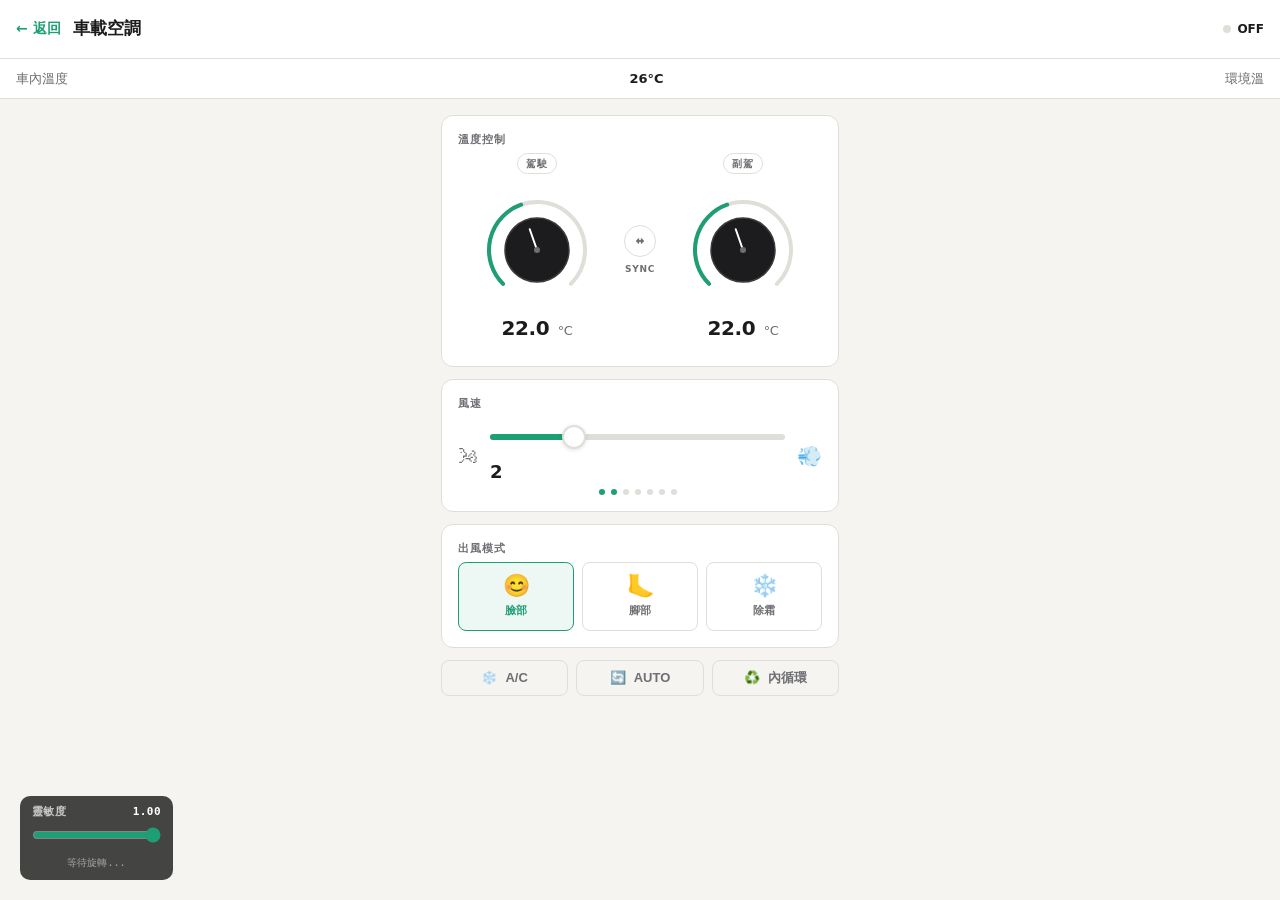
==== scenes/ac.html @ 2094991f "init tactknob demo" ====
<!DOCTYPE html>
<html lang="zh-TW">
<head>
  <meta charset="UTF-8">
  <meta name="viewport" content="width=device-width, initial-scale=1.0, maximum-scale=1.0, user-scalable=no">
  <title>車載空調 — TactKnob</title>
  <link rel="stylesheet" href="../css/style.css">
  <style>
    body { min-height: 100dvh; touch-action: none; }


    /* ── Ambient temp display ── */
    .ambient-bar {
      display: flex;
      align-items: center;
      justify-content: space-between;
      padding: 10px 16px;
      background: var(--surface);
      border-bottom: 1px solid var(--border);
      font-size: 13px;
      color: var(--text-2);
    }
    .ambient-bar strong { color: var(--text); font-weight: 700; }

    /* ── Dual knob row ── */
    .dual-knobs {
      display: grid;
      grid-template-columns: 1fr auto 1fr;
      gap: 0;
      align-items: center;
    }

    .zone-knob {
      display: flex;
      flex-direction: column;
      align-items: center;
    }

    .zone-badge {
      font-size: 10px;
      font-weight: 700;
      letter-spacing: 0.1em;
      text-transform: uppercase;
      color: var(--text-2);
      padding: 2px 8px;
      border: 1px solid var(--border);
      border-radius: 20px;
      margin-bottom: 4px;
    }

    /* ── Sync button center ── */
    .sync-col {
      display: flex;
      flex-direction: column;
      align-items: center;
      gap: 6px;
      padding: 0 8px;
    }

    .sync-icon {
      width: 32px;
      height: 32px;
      border-radius: 50%;
      border: 1.5px solid var(--border);
      display: flex;
      align-items: center;
      justify-content: center;
      cursor: pointer;
      touch-action: manipulation;
      transition: all 0.15s;
      background: var(--surface);
    }
    .sync-icon.active {
      background: var(--accent);
      border-color: var(--accent);
    }
    .sync-icon svg { width: 16px; height: 16px; }
    .sync-icon.active svg path { stroke: #fff; }
    .sync-label {
      font-size: 9px;
      font-weight: 700;
      letter-spacing: 0.08em;
      text-transform: uppercase;
      color: var(--text-2);
    }

    /* ── Fan speed ── */
    .fan-row {
      display: flex;
      align-items: center;
      gap: 12px;
    }
    .fan-icon { font-size: 20px; color: var(--text-2); }
    .fan-slider-wrap { flex: 1; }

    /* ── Fan speed dots ── */
    .fan-dots {
      display: flex;
      gap: 6px;
      justify-content: center;
      margin-top: 4px;
    }
    .fan-dot {
      width: 6px;
      height: 6px;
      border-radius: 50%;
      background: var(--border);
      transition: background 0.15s;
    }
    .fan-dot.active { background: var(--accent); }

    /* ── Mode buttons ── */
    .mode-grid {
      display: grid;
      grid-template-columns: repeat(3, 1fr);
      gap: 8px;
    }
    .mode-btn {
      display: flex;
      flex-direction: column;
      align-items: center;
      gap: 6px;
      padding: 12px 8px;
      border: 1px solid var(--border);
      border-radius: var(--radius-btn);
      background: var(--surface);
      cursor: pointer;
      touch-action: manipulation;
      transition: all 0.15s;
      font-size: 11px;
      font-weight: 600;
      color: var(--text-2);
    }
    .mode-btn .mode-ico { font-size: 22px; line-height: 1; }
    .mode-btn.active {
      border-color: var(--accent);
      background: rgba(29,158,117,0.08);
      color: var(--accent);
    }

    /* ── Bottom toggles ── */
    .bottom-row {
      display: flex;
      gap: 8px;
    }
    .bottom-row .toggle-btn { flex: 1; justify-content: center; }

    /* ── AC status indicator ── */
    .ac-status {
      display: flex;
      align-items: center;
      gap: 6px;
      font-size: 12px;
      font-weight: 600;
    }


    /* ── Sensitivity panel ── */
    #sensitivity-panel {
      position: fixed;
      bottom: 20px;
      left: 20px;
      background: rgba(0, 0, 0, 0.72);
      color: #fff;
      padding: 8px 12px 10px;
      border-radius: 10px;
      z-index: 10000;
      pointer-events: auto;
      user-select: none;
      min-width: 140px;
    }

    #sensitivity-panel label {
      display: flex;
      justify-content: space-between;
      align-items: center;
      font-size: 11px;
      font-weight: 600;
      color: rgba(255, 255, 255, 0.7);
      margin-bottom: 6px;
      letter-spacing: 0.04em;
    }

    #sensitivity-val {
      color: #fff;
      font-weight: 700;
      font-family: 'SF Mono', 'Menlo', monospace;
    }

    #sensitivity-slider {
      width: 100%;
      accent-color: #1D9E75;
      cursor: pointer;
    }

    /* ── Circle fit status ── */
    #fit-status {
      font-size: 10px;
      color: rgba(255,255,255,0.5);
      margin-top: 5px;
      text-align: center;
      font-family: 'SF Mono', 'Menlo', monospace;
    }
    #fit-status.ready { color: #1D9E75; }
  </style>
</head>
<body>
  <header class="page-header">
    <a href="../index.html">← 返回</a>
    <h1>車載空調</h1>
    <div class="ac-status">
      <span class="led" id="acLed"></span>
      <span id="acStatusText">OFF</span>
    </div>
  </header>

  <!-- Ambient temperature bar -->
  <div class="ambient-bar">
    <span>車內溫度</span>
    <strong id="ambientTemp">26°C</strong>
    <span>環境溫</span>
  </div>

  <div class="scene-body">

    <!-- Dual zone temperature knobs -->
    <div class="card">
      <div class="section-label">溫度控制</div>
      <div class="dual-knobs">
        <!-- Driver -->
        <div class="zone-knob">
          <div class="zone-badge">駕駛</div>
          <div id="knobDriver"></div>
        </div>

        <!-- Sync button -->
        <div class="sync-col">
          <div class="sync-icon" id="syncBtn" title="同步兩側溫度">
            <svg viewBox="0 0 24 24" fill="none">
              <path d="M8 12h8M14 9l3 3-3 3" stroke="#6E6E73" stroke-width="2"
                    stroke-linecap="round" stroke-linejoin="round"/>
              <path d="M16 12h-8M10 15l-3-3 3-3" stroke="#6E6E73" stroke-width="2"
                    stroke-linecap="round" stroke-linejoin="round"/>
            </svg>
          </div>
          <div class="sync-label">SYNC</div>
        </div>

        <!-- Passenger -->
        <div class="zone-knob">
          <div class="zone-badge">副駕</div>
          <div id="knobPassenger"></div>
        </div>
      </div>
    </div>

    <!-- Fan speed -->
    <div class="card">
      <div class="section-label">風速</div>
      <div class="fan-row">
        <span class="fan-icon">🌬</span>
        <div class="fan-slider-wrap">
          <div id="sliderFan"></div>
          <div class="fan-dots" id="fanDots"></div>
        </div>
        <span class="fan-icon">💨</span>
      </div>
    </div>

    <!-- Air mode -->
    <div class="card">
      <div class="section-label">出風模式</div>
      <div class="mode-grid">
        <button class="mode-btn active" data-mode="face">
          <span class="mode-ico">😊</span>臉部
        </button>
        <button class="mode-btn" data-mode="feet">
          <span class="mode-ico">🦶</span>腳部
        </button>
        <button class="mode-btn" data-mode="defrost">
          <span class="mode-ico">❄️</span>除霜
        </button>
      </div>
    </div>

    <!-- Bottom controls -->
    <div class="bottom-row">
      <button class="toggle-btn" id="acBtn">
        <span>❄️</span> A/C
      </button>
      <button class="toggle-btn" id="autoBtn">
        <span>🔄</span> AUTO
      </button>
      <button class="toggle-btn" id="recirc">
        <span>♻️</span> 內循環
      </button>
    </div>

  </div>

  <!-- Sensitivity panel -->
  <div id="sensitivity-panel">
    <label>靈敏度 <span id="sensitivity-val">1.00</span></label>
    <input id="sensitivity-slider" type="range" min="0.1" max="1.0" step="0.05" value="1.0">
    <div id="fit-status">等待旋轉...</div>
    <div id="sample-stats"></div>
  </div>


  <script src="../js/utils.js"></script>
  <script src="../js/knob.js"></script>
  <script src="../js/slider.js"></script>
  <script>
    // ── State ──────────────────────────────────────────────────────────────────
    let syncMode = false;
    let acOn = false;
    let autoOn = false;
    let recircOn = false;
    let currentMode = 'face';
    const FAN_MAX = 7;

    // ── Knobs ──────────────────────────────────────────────────────────────────
    const driverKnob = new TactKnob('#knobDriver', {
      min: 16, max: 30, value: 22, step: 0.5,
      label: '', unit: '°C',
      formatValue: v => v.toFixed(1),
      onChange(val) {
        if (syncMode) passengerKnob.setValue(val, true);
        updateStatus();
      }
    });

    const passengerKnob = new TactKnob('#knobPassenger', {
      min: 16, max: 30, value: 22, step: 0.5,
      label: '', unit: '°C',
      formatValue: v => v.toFixed(1),
      onChange(val) {
        if (syncMode) driverKnob.setValue(val, true);
        updateStatus();
      }
    });

    // ── Fan slider ─────────────────────────────────────────────────────────────
    const fanSlider = new TactSlider('#sliderFan', {
      min: 0, max: FAN_MAX, value: 2, step: 1,
      label: '',
      formatValue: v => v === 0 ? 'OFF' : `${Math.round(v)}`,
      onChange: updateFanDots
    });

    // Build fan dots
    const fanDotsEl = document.getElementById('fanDots');
    for (let i = 1; i <= FAN_MAX; i++) {
      const d = document.createElement('div');
      d.className = 'fan-dot';
      d.dataset.step = i;
      fanDotsEl.appendChild(d);
    }

    function updateFanDots(val) {
      fanDotsEl.querySelectorAll('.fan-dot').forEach(d => {
        d.classList.toggle('active', parseInt(d.dataset.step) <= val);
      });
    }
    updateFanDots(2);

    // ── Sync button ────────────────────────────────────────────────────────────
    document.getElementById('syncBtn').addEventListener('pointerdown', function(e) {
      e.preventDefault();
      syncMode = !syncMode;
      this.classList.toggle('active', syncMode);
      if (syncMode) passengerKnob.setValue(driverKnob.value, false);
    });

    // ── Mode buttons ───────────────────────────────────────────────────────────
    document.querySelectorAll('.mode-btn').forEach(btn => {
      btn.addEventListener('pointerdown', function(e) {
        e.preventDefault();
        document.querySelectorAll('.mode-btn').forEach(b => b.classList.remove('active'));
        this.classList.add('active');
        currentMode = this.dataset.mode;
        vibrate(8);
      });
    });

    // ── Toggle buttons ─────────────────────────────────────────────────────────
    document.getElementById('acBtn').addEventListener('pointerdown', function(e) {
      e.preventDefault();
      acOn = !acOn;
      this.classList.toggle('active', acOn);
      updateStatus();
    });

    document.getElementById('autoBtn').addEventListener('pointerdown', function(e) {
      e.preventDefault();
      autoOn = !autoOn;
      this.classList.toggle('active', autoOn);
      vibrate(8);
    });

    document.getElementById('recirc').addEventListener('pointerdown', function(e) {
      e.preventDefault();
      recircOn = !recircOn;
      this.classList.toggle('active', recircOn);
      vibrate(8);
    });

    // ── Status LED update ──────────────────────────────────────────────────────
    function updateStatus() {
      const led  = document.getElementById('acLed');
      const text = document.getElementById('acStatusText');
      if (acOn) {
        led.className = 'led on';
        text.textContent = `A/C ${driverKnob.value.toFixed(1)}°`;
      } else {
        led.className = 'led';
        text.textContent = 'OFF';
      }
    }

    // ── Circular trajectory tracking ──────────────────────────────────────────
    const fitStatus   = document.getElementById('fit-status');
    const sampleStats = document.getElementById('sample-stats');

    let SENSITIVITY = 1.0;

    let gesture = {
      active: false, pointerId: null, targetKnob: null, name: '',
      points: [], center: null, prevAngle: null, accValue: 0,
    };

    // Threshold 1e-6: handles large-radius arcs where D approaches zero
    function circumcenter(p1, p2, p3) {
      const ax = p1.x, ay = p1.y, bx = p2.x, by = p2.y, cx = p3.x, cy = p3.y;
      const D = 2 * (ax*(by-cy) + bx*(cy-ay) + cx*(ay-by));
      if (Math.abs(D) < 1e-6) return null;
      const ux = ((ax*ax+ay*ay)*(by-cy) + (bx*bx+by*by)*(cy-ay) + (cx*cx+cy*cy)*(ay-by)) / D;
      const uy = ((ax*ax+ay*ay)*(cx-bx) + (bx*bx+by*by)*(ax-cx) + (cx*cx+cy*cy)*(bx-ax)) / D;
      return { x: ux, y: uy };
    }

    // ── Shared gesture logic (touch + mouse) ──────────────────────────────────

    function gestureStart(x, y, pid) {
      if (gesture.active) return;
      const side       = x < window.innerWidth / 2 ? 'left' : 'right';
      const targetKnob = side === 'left' ? driverKnob : passengerKnob;
      const name       = side === 'left' ? '駕駛' : '副駕';
      gesture = {
        active: true, pointerId: pid, targetKnob, name,
        points: [{ x, y }], center: null, prevAngle: null,
        accValue: targetKnob.value,
      };
      fitStatus.className   = 'fit-status';
      fitStatus.textContent = '收集軌跡中...';
      sampleStats.textContent = '已採樣 1 點';
      console.log(`[TactKnob] start → ${name}旋鈕  (${Math.round(x)}, ${Math.round(y)})  目前值=${targetKnob.value.toFixed(1)}°C`);
    }

    function gestureMove(x, y, pid) {
      if (!gesture.active || pid !== gesture.pointerId) return;

      if (!gesture.center) {
        // Sample ≥5px apart (was 8px — lower threshold catches more arc coverage)
        const last = gesture.points[gesture.points.length - 1];
        const dist = Math.hypot(x - last.x, y - last.y);
        if (dist >= 5) gesture.points.push({ x, y });

        // Live sampling stats
        const distNow = Math.round(Math.hypot(
          x - gesture.points[gesture.points.length - 1].x,
          y - gesture.points[gesture.points.length - 1].y
        ));
        sampleStats.textContent = `已採樣 ${gesture.points.length} 點  最近距離 ${distNow}px`;

        // Attempt circumcenter every move — sliding window of last 12 points
        // so the fit stays fresh as gesture progresses (not pinned to first point)
        if (gesture.points.length >= 3) {
          const win = gesture.points.length > 12
            ? gesture.points.slice(-12) : gesture.points;
          const p1 = win[0];
          const p2 = win[Math.floor((win.length - 1) / 2)];
          const p3 = win[win.length - 1];
          const c  = circumcenter(p1, p2, p3);

          if (c) {
            const r = Math.hypot(x - c.x, y - c.y);
            if (r >= 10 && r <= 800) {   // relaxed: 10–800px covers all practical sizes
              gesture.center    = c;
              gesture.prevAngle = Math.atan2(y - c.y, x - c.x) * 180 / Math.PI;
              fitStatus.className   = 'fit-status ready';
              fitStatus.textContent = `⊙ r=${Math.round(r)}px`;
              console.log(`[TactKnob] 圓心確定 → ${gesture.name}  圓心(${Math.round(c.x)}, ${Math.round(c.y)})  半徑≈${Math.round(r)}px  已收集${gesture.points.length}點`);
            }
          }
        }
        return;
      }

      // Circle confirmed — angle delta → value
      const angle = Math.atan2(y - gesture.center.y, x - gesture.center.x) * 180 / Math.PI;
      let delta = angle - gesture.prevAngle;
      if (delta >  180) delta -= 360;
      if (delta < -180) delta += 360;
      gesture.prevAngle = angle;

      const valueRange = gesture.targetKnob.max - gesture.targetKnob.min;
      const valueDelta  = delta * SENSITIVITY * valueRange / 360;
      gesture.accValue  = clamp(gesture.accValue + valueDelta,
                                gesture.targetKnob.min, gesture.targetKnob.max);
      console.log('[DEBUG] delta=', delta.toFixed(2), 'Δval=', valueDelta.toFixed(3), 'acc=', gesture.accValue.toFixed(2));
      gesture.targetKnob.setValue(gesture.accValue);
    }

    function gestureEnd(pid) {
      if (!gesture.active || pid !== gesture.pointerId) return;
      console.log(`[TactKnob] end → ${gesture.name}  最終值=${gesture.targetKnob.value.toFixed(1)}°C`);
      gesture.active        = false;
      fitStatus.className   = 'fit-status';
      fitStatus.textContent = '等待旋轉...';
      sampleStats.textContent = '';
    }

    // Pointer events — touch & stylus only (skip mouse to avoid double-fire on desktop)
    document.addEventListener('pointerdown',   e => { if (e.pointerType !== 'mouse') gestureStart(e.clientX, e.clientY, e.pointerId); });
    document.addEventListener('pointermove',   e => { if (e.pointerType !== 'mouse') gestureMove (e.clientX, e.clientY, e.pointerId); });
    document.addEventListener('pointerup',     e => { if (e.pointerType !== 'mouse') gestureEnd  (e.pointerId); });
    document.addEventListener('pointercancel', e => { if (e.pointerType !== 'mouse') gestureEnd  (e.pointerId); });

    // Mouse events — desktop testing (separate path to avoid double-fire)
    document.addEventListener('mousedown', e => { if (e.button === 0) gestureStart(e.clientX, e.clientY, 'mouse'); });
    document.addEventListener('mousemove', e => {                      gestureMove (e.clientX, e.clientY, 'mouse'); });
    document.addEventListener('mouseup',   e => { if (e.button === 0) gestureEnd  ('mouse'); });

    // Touch events — Surface / Android finger input
    // passive:false allows e.preventDefault() to block page scroll during gesture
    document.addEventListener('touchstart', e => {
      e.preventDefault();
      const t = e.touches[0];
      gestureStart(t.clientX, t.clientY, 'touch');
    }, { passive: false });

    document.addEventListener('touchmove', e => {
      e.preventDefault();
      const t = e.touches[0];
      gestureMove(t.clientX, t.clientY, 'touch');
    }, { passive: false });

    document.addEventListener('touchend',    () => gestureEnd('touch'));
    document.addEventListener('touchcancel', () => gestureEnd('touch'));

    // ── Sensitivity slider ────────────────────────────────────────────────────
    document.getElementById('sensitivity-slider').addEventListener('input', function () {
      SENSITIVITY = parseFloat(this.value);
      document.getElementById('sensitivity-val').textContent = SENSITIVITY.toFixed(2);
    });

    // ── Simulate ambient temp drift ────────────────────────────────────────────
    let ambientBase = 26;
    setInterval(() => {
      ambientBase += (Math.random() - 0.5) * 0.2;
      ambientBase = Math.max(20, Math.min(35, ambientBase));
      document.getElementById('ambientTemp').textContent =
        ambientBase.toFixed(1) + '°C';
    }, 3000);
  </script>
</body>
</html>
---- css/style.css ----
/* ── Reset & Base ─────────────────────────────────────────────────────────── */
*, *::before, *::after { box-sizing: border-box; margin: 0; padding: 0; }

:root {
  --bg:        #F5F4F0;
  --surface:   #FFFFFF;
  --border:    #E0DED8;
  --text:      #1C1C1E;
  --text-2:    #6E6E73;
  --accent:    #1D9E75;
  --accent-2:  #15795B;
  --knob-body: #1C1C1E;
  --danger:    #E84040;
  --radius-card: 12px;
  --radius-btn:  8px;
}

html, body {
  height: 100%;
  background: var(--bg);
  color: var(--text);
  font-family: -apple-system, BlinkMacSystemFont, 'Segoe UI', system-ui, sans-serif;
  font-size: 16px;
  line-height: 1.5;
  -webkit-font-smoothing: antialiased;
}

/* ── Knob Component ───────────────────────────────────────────────────────── */
.knob-wrap {
  display: flex;
  flex-direction: column;
  align-items: center;
  gap: 4px;
  padding: 12px 8px;
  user-select: none;
  -webkit-user-select: none;
}

.knob-svg {
  touch-action: none;
  cursor: grab;
  overflow: visible;
}
.knob-svg:active { cursor: grabbing; }

.knob-label {
  font-size: 11px;
  font-weight: 600;
  letter-spacing: 0.06em;
  text-transform: uppercase;
  color: var(--text-2);
}

.knob-value-display {
  font-size: 20px;
  font-weight: 700;
  color: var(--text);
  letter-spacing: -0.02em;
  line-height: 1;
}

.knob-unit {
  font-size: 13px;
  font-weight: 500;
  color: var(--text-2);
  margin-left: 2px;
}

.knob-off .knob-value-num { color: var(--text-2); }
.knob-off .knob-body      { fill: #3A3A3C; }
.knob-off .knob-progress  { display: none; }

.knob-disabled {
  opacity: 0.35;
  pointer-events: none;
}

/* ── Slider Component ─────────────────────────────────────────────────────── */
.slider-wrap {
  display: flex;
  flex-direction: column;
  gap: 8px;
  user-select: none;
  -webkit-user-select: none;
}

.slider-label {
  font-size: 11px;
  font-weight: 600;
  letter-spacing: 0.06em;
  text-transform: uppercase;
  color: var(--text-2);
}

.slider-track-area {
  touch-action: none;
  padding: 10px 0;
  cursor: pointer;
}

.slider-track {
  position: relative;
  height: 6px;
  background: var(--border);
  border-radius: 3px;
}

.slider-fill {
  position: absolute;
  top: 0; left: 0; bottom: 0;
  background: var(--accent);
  border-radius: 3px;
  pointer-events: none;
}

.slider-thumb {
  position: absolute;
  top: 50%;
  width: 24px;
  height: 24px;
  background: #fff;
  border: 2px solid var(--border);
  border-radius: 50%;
  transform: translateY(-50%);
  box-shadow: 0 1px 4px rgba(0,0,0,.12);
  pointer-events: none;
  transition: border-color 0.15s;
}

.slider-track-area:active .slider-thumb {
  border-color: var(--accent);
}

.slider-steps {
  display: flex;
  justify-content: space-between;
  padding: 0 2px;
}

.slider-step-label {
  font-size: 11px;
  color: var(--text-2);
  font-weight: 500;
}

.slider-value-display {
  font-size: 18px;
  font-weight: 700;
  color: var(--text);
}

.slider-unit {
  font-size: 12px;
  font-weight: 500;
  color: var(--text-2);
  margin-left: 2px;
}

/* ── Card ─────────────────────────────────────────────────────────────────── */
.card {
  background: var(--surface);
  border: 1px solid var(--border);
  border-radius: var(--radius-card);
  padding: 16px;
}

/* ── Toggle Button ────────────────────────────────────────────────────────── */
.toggle-btn {
  display: flex;
  align-items: center;
  gap: 8px;
  background: none;
  border: 1px solid var(--border);
  border-radius: var(--radius-btn);
  padding: 8px 14px;
  font-size: 13px;
  font-weight: 600;
  color: var(--text-2);
  cursor: pointer;
  transition: all 0.15s;
  touch-action: manipulation;
  user-select: none;
}

.toggle-btn.active {
  background: var(--accent);
  border-color: var(--accent);
  color: #fff;
}

.toggle-btn-group {
  display: flex;
  gap: 8px;
  flex-wrap: wrap;
}

/* ── Status LED ───────────────────────────────────────────────────────────── */
.led {
  display: inline-block;
  width: 8px;
  height: 8px;
  border-radius: 50%;
  background: var(--border);
}
.led.on  { background: var(--accent); box-shadow: 0 0 6px var(--accent); }
.led.warn { background: #F5A623; box-shadow: 0 0 6px #F5A623; }

/* ── Page Header ──────────────────────────────────────────────────────────── */
.page-header {
  display: flex;
  align-items: center;
  gap: 12px;
  padding: 16px;
  background: var(--surface);
  border-bottom: 1px solid var(--border);
  position: sticky;
  top: 0;
  z-index: 10;
}

.page-header a {
  color: var(--accent);
  text-decoration: none;
  font-size: 14px;
  font-weight: 600;
}

.page-header h1 {
  font-size: 17px;
  font-weight: 700;
  flex: 1;
}

/* ── Scene Body ───────────────────────────────────────────────────────────── */
.scene-body {
  padding: 16px;
  display: flex;
  flex-direction: column;
  gap: 12px;
  max-width: 430px;
  margin: 0 auto;
}

/* ── Row Layout ───────────────────────────────────────────────────────────── */
.row {
  display: flex;
  gap: 8px;
  align-items: stretch;
}

.row > * { flex: 1; }

/* ── Section Label ────────────────────────────────────────────────────────── */
.section-label {
  font-size: 11px;
  font-weight: 700;
  letter-spacing: 0.08em;
  text-transform: uppercase;
  color: var(--text-2);
  margin-bottom: 4px;
}
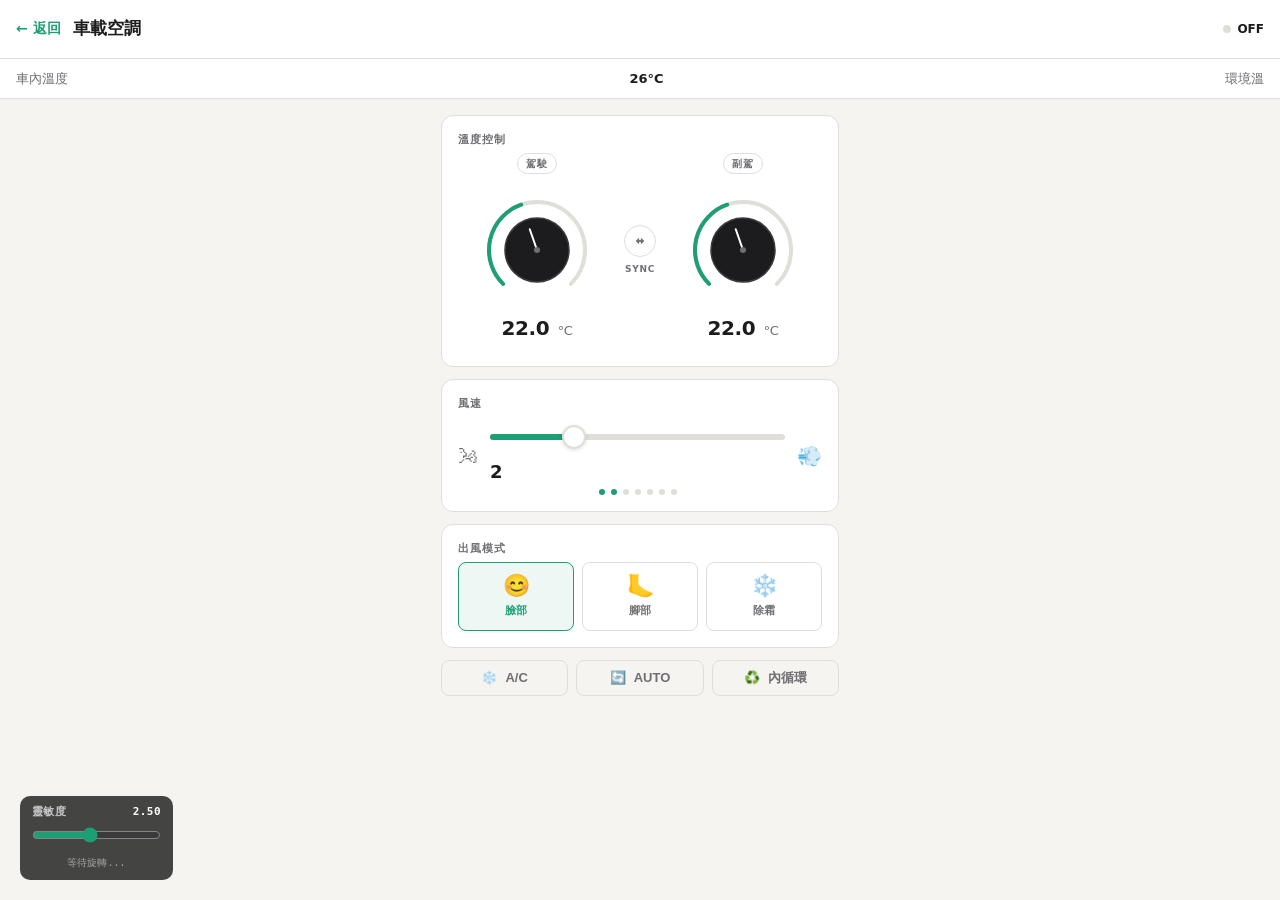
==== commit 8f9082b7: "tune physical knob detection parameters" ====
--- a/scenes/ac.html
+++ b/scenes/ac.html
@@ -300,8 +300,8 @@
 
   <!-- Sensitivity panel -->
   <div id="sensitivity-panel">
-    <label>靈敏度 <span id="sensitivity-val">1.00</span></label>
-    <input id="sensitivity-slider" type="range" min="0.1" max="1.0" step="0.05" value="1.0">
+    <label>靈敏度 <span id="sensitivity-val">2.50</span></label>
+    <input id="sensitivity-slider" type="range" min="0.5" max="5.0" step="0.1" value="2.5">
     <div id="fit-status">等待旋轉...</div>
     <div id="sample-stats"></div>
   </div>
@@ -422,7 +422,7 @@
     const fitStatus   = document.getElementById('fit-status');
     const sampleStats = document.getElementById('sample-stats');
 
-    let SENSITIVITY = 1.0;
+    let SENSITIVITY = 2.5;
 
     let gesture = {
       active: false, pointerId: null, targetKnob: null, name: '',
@@ -464,7 +464,7 @@
         // Sample ≥5px apart (was 8px — lower threshold catches more arc coverage)
         const last = gesture.points[gesture.points.length - 1];
         const dist = Math.hypot(x - last.x, y - last.y);
-        if (dist >= 5) gesture.points.push({ x, y });
+        if (dist >= 2) gesture.points.push({ x, y });
 
         // Live sampling stats
         const distNow = Math.round(Math.hypot(
@@ -476,8 +476,8 @@
         // Attempt circumcenter every move — sliding window of last 12 points
         // so the fit stays fresh as gesture progresses (not pinned to first point)
         if (gesture.points.length >= 3) {
-          const win = gesture.points.length > 12
-            ? gesture.points.slice(-12) : gesture.points;
+          const win = gesture.points.length > 6
+            ? gesture.points.slice(-6) : gesture.points;
           const p1 = win[0];
           const p2 = win[Math.floor((win.length - 1) / 2)];
           const p3 = win[win.length - 1];
@@ -485,7 +485,7 @@
 
           if (c) {
             const r = Math.hypot(x - c.x, y - c.y);
-            if (r >= 10 && r <= 800) {   // relaxed: 10–800px covers all practical sizes
+            if (r >= 5 && r <= 800) {   // relaxed: 5–800px covers all practical sizes
               gesture.center    = c;
               gesture.prevAngle = Math.atan2(y - c.y, x - c.x) * 180 / Math.PI;
               fitStatus.className   = 'fit-status ready';
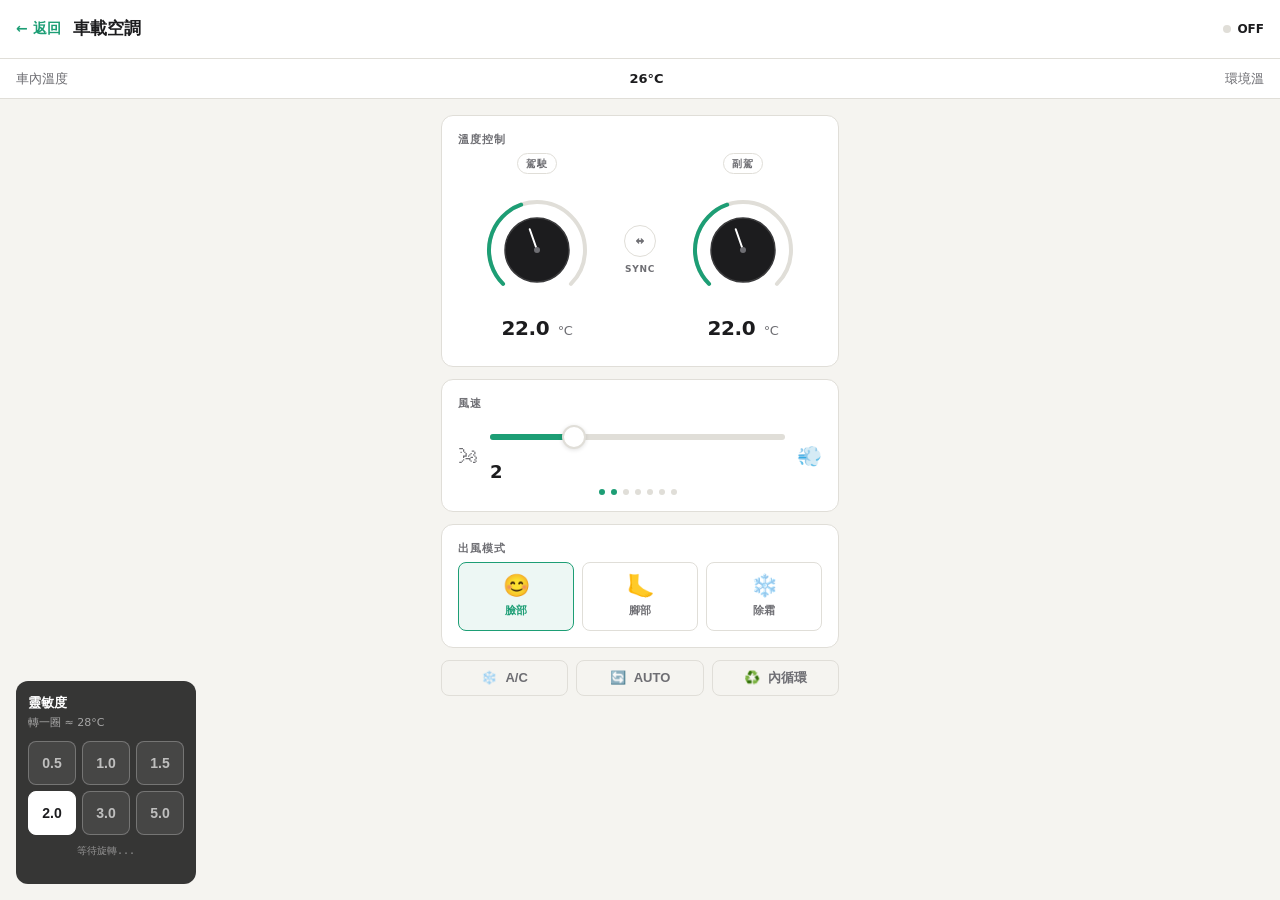
==== commit 226447b5: "replace sensitivity slider with touch-friendly buttons" ====
--- a/scenes/ac.html
+++ b/scenes/ac.html
@@ -158,50 +158,74 @@
     /* ── Sensitivity panel ── */
     #sensitivity-panel {
       position: fixed;
-      bottom: 20px;
-      left: 20px;
-      background: rgba(0, 0, 0, 0.72);
+      bottom: 16px;
+      left: 16px;
+      background: rgba(0, 0, 0, 0.78);
       color: #fff;
-      padding: 8px 12px 10px;
-      border-radius: 10px;
+      padding: 12px;
+      border-radius: 12px;
       z-index: 10000;
       pointer-events: auto;
       user-select: none;
-      min-width: 140px;
-    }
-
-    #sensitivity-panel label {
-      display: flex;
-      justify-content: space-between;
-      align-items: center;
+      min-width: 180px;
+    }
+
+    .sens-title {
+      font-size: 13px;
+      font-weight: 700;
+      color: #fff;
+      margin-bottom: 2px;
+    }
+
+    .sens-subtitle {
       font-size: 11px;
+      color: rgba(255,255,255,0.55);
+      margin-bottom: 10px;
+    }
+
+    .sens-grid {
+      display: grid;
+      grid-template-columns: repeat(3, 1fr);
+      gap: 6px;
+      margin-bottom: 8px;
+    }
+
+    .sens-btn {
+      min-height: 44px;
+      border: 1.5px solid rgba(255,255,255,0.25);
+      border-radius: 8px;
+      background: rgba(255,255,255,0.08);
+      color: rgba(255,255,255,0.65);
+      font-size: 14px;
       font-weight: 600;
-      color: rgba(255, 255, 255, 0.7);
-      margin-bottom: 6px;
-      letter-spacing: 0.04em;
-    }
-
-    #sensitivity-val {
-      color: #fff;
-      font-weight: 700;
-      font-family: 'SF Mono', 'Menlo', monospace;
-    }
-
-    #sensitivity-slider {
-      width: 100%;
-      accent-color: #1D9E75;
       cursor: pointer;
+      touch-action: manipulation;
+      transition: background 0.1s, color 0.1s, border-color 0.1s;
+    }
+
+    .sens-btn.active {
+      background: #fff;
+      color: #1C1C1E;
+      border-color: #fff;
     }
 
     /* ── Circle fit status ── */
     #fit-status {
       font-size: 10px;
-      color: rgba(255,255,255,0.5);
-      margin-top: 5px;
+      color: rgba(255,255,255,0.45);
+      margin-top: 2px;
       text-align: center;
       font-family: 'SF Mono', 'Menlo', monospace;
     }
     #fit-status.ready { color: #1D9E75; }
+
+    #sample-stats {
+      font-size: 10px;
+      color: rgba(255,255,255,0.4);
+      text-align: center;
+      font-family: 'SF Mono', 'Menlo', monospace;
+      min-height: 14px;
+    }
   </style>
 </head>
 <body>
@@ -300,8 +324,16 @@
 
   <!-- Sensitivity panel -->
   <div id="sensitivity-panel">
-    <label>靈敏度 <span id="sensitivity-val">2.50</span></label>
-    <input id="sensitivity-slider" type="range" min="0.5" max="5.0" step="0.1" value="2.5">
+    <div class="sens-title">靈敏度</div>
+    <div class="sens-subtitle" id="sens-subtitle">轉一圈 ≈ --°C</div>
+    <div class="sens-grid">
+      <button class="sens-btn" data-val="0.5">0.5</button>
+      <button class="sens-btn" data-val="1.0">1.0</button>
+      <button class="sens-btn" data-val="1.5">1.5</button>
+      <button class="sens-btn" data-val="2.0">2.0</button>
+      <button class="sens-btn" data-val="3.0">3.0</button>
+      <button class="sens-btn" data-val="5.0">5.0</button>
+    </div>
     <div id="fit-status">等待旋轉...</div>
     <div id="sample-stats"></div>
   </div>
@@ -422,7 +454,7 @@
     const fitStatus   = document.getElementById('fit-status');
     const sampleStats = document.getElementById('sample-stats');
 
-    let SENSITIVITY = 2.5;
+    let SENSITIVITY = 2.0;
 
     let gesture = {
       active: false, pointerId: null, targetKnob: null, name: '',
@@ -549,11 +581,29 @@
     document.addEventListener('touchend',    () => gestureEnd('touch'));
     document.addEventListener('touchcancel', () => gestureEnd('touch'));
 
-    // ── Sensitivity slider ────────────────────────────────────────────────────
-    document.getElementById('sensitivity-slider').addEventListener('input', function () {
-      SENSITIVITY = parseFloat(this.value);
-      document.getElementById('sensitivity-val').textContent = SENSITIVITY.toFixed(2);
-    });
+    // ── Sensitivity buttons ───────────────────────────────────────────────────
+    function updateSensitivityUI() {
+      const deg = Math.round(14 * SENSITIVITY);
+      document.getElementById('sens-subtitle').textContent = `轉一圈 ≈ ${deg}°C`;
+      document.querySelectorAll('.sens-btn').forEach(btn => {
+        btn.classList.toggle('active', parseFloat(btn.dataset.val) === SENSITIVITY);
+      });
+    }
+
+    document.querySelectorAll('.sens-btn').forEach(btn => {
+      btn.addEventListener('pointerdown', e => {
+        e.stopPropagation();
+        SENSITIVITY = parseFloat(btn.dataset.val);
+        updateSensitivityUI();
+      });
+    });
+
+    // Prevent panel touches from triggering gesture tracking
+    const panel = document.getElementById('sensitivity-panel');
+    panel.addEventListener('touchstart',  e => e.stopPropagation(), { passive: false });
+    panel.addEventListener('mousedown',   e => e.stopPropagation());
+
+    updateSensitivityUI();
 
     // ── Simulate ambient temp drift ────────────────────────────────────────────
     let ambientBase = 26;
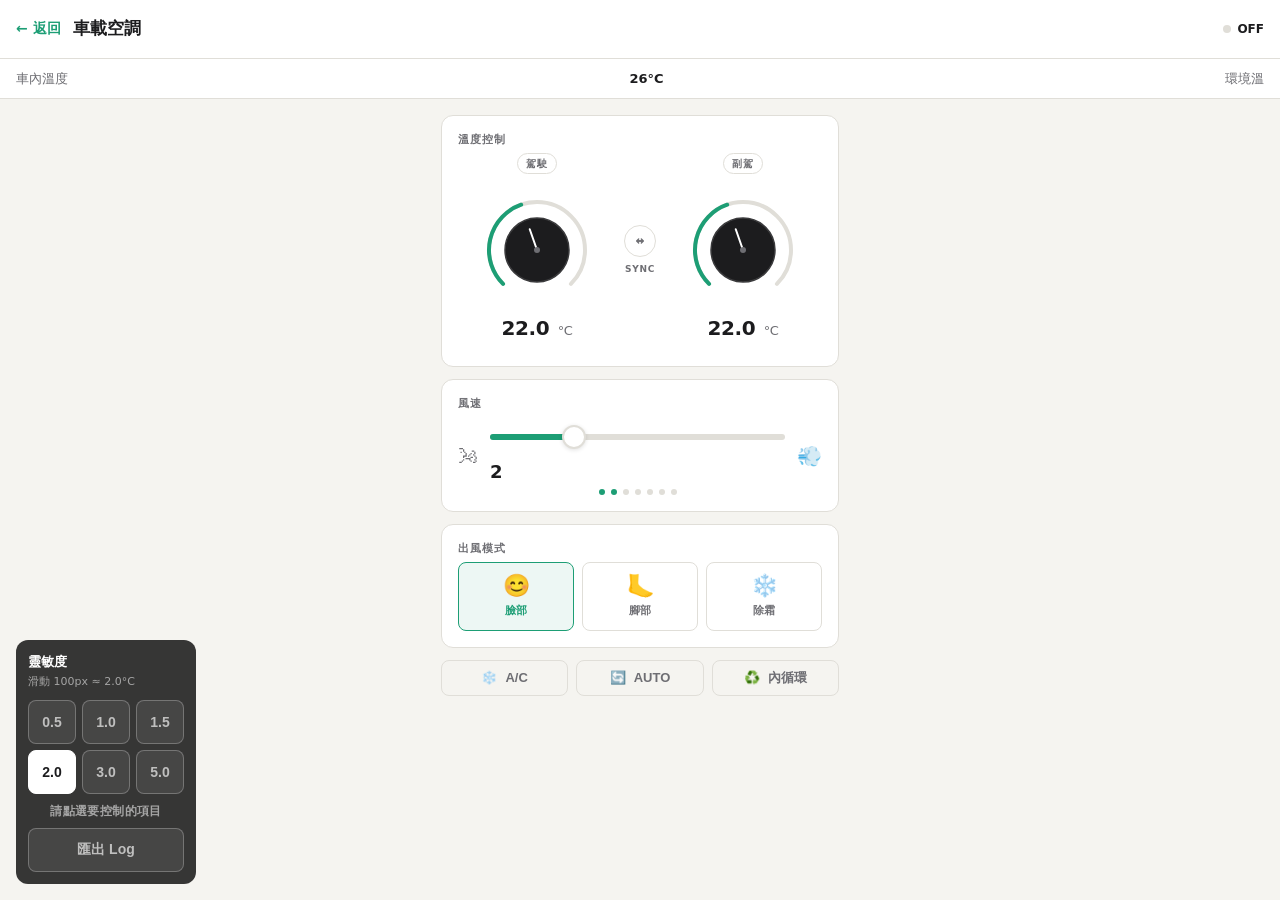
==== commit 7094b3f3: "refactor ac.html knob gesture to cross-product rotation with tap-to-select - Replace circumcenter ar" ====
--- a/scenes/ac.html
+++ b/scenes/ac.html
@@ -154,6 +154,16 @@
       font-weight: 600;
     }
 
+
+    /* ── Target selection highlight ── */
+    .zone-knob.target-selected {
+      outline: 2px solid #1D9E75;
+      border-radius: 12px;
+      padding: 6px;
+    }
+    .card.target-selected {
+      outline: 2px solid #1D9E75;
+    }
 
     /* ── Sensitivity panel ── */
     #sensitivity-panel {
@@ -209,23 +219,17 @@
       border-color: #fff;
     }
 
-    /* ── Circle fit status ── */
-    #fit-status {
-      font-size: 10px;
-      color: rgba(255,255,255,0.45);
-      margin-top: 2px;
+    /* ── Zone status display ── */
+    #zone-status {
+      font-size: 12px;
+      color: rgba(255,255,255,0.55);
       text-align: center;
-      font-family: 'SF Mono', 'Menlo', monospace;
-    }
-    #fit-status.ready { color: #1D9E75; }
-
-    #sample-stats {
-      font-size: 10px;
-      color: rgba(255,255,255,0.4);
-      text-align: center;
-      font-family: 'SF Mono', 'Menlo', monospace;
-      min-height: 14px;
-    }
+      margin-top: 4px;
+      font-weight: 600;
+      min-height: 16px;
+      letter-spacing: 0.03em;
+    }
+    #zone-status.active { color: #1D9E75; }
   </style>
 </head>
 <body>
@@ -252,7 +256,7 @@
       <div class="section-label">溫度控制</div>
       <div class="dual-knobs">
         <!-- Driver -->
-        <div class="zone-knob">
+        <div class="zone-knob" id="zoneDriver">
           <div class="zone-badge">駕駛</div>
           <div id="knobDriver"></div>
         </div>
@@ -271,7 +275,7 @@
         </div>
 
         <!-- Passenger -->
-        <div class="zone-knob">
+        <div class="zone-knob" id="zonePassenger">
           <div class="zone-badge">副駕</div>
           <div id="knobPassenger"></div>
         </div>
@@ -279,7 +283,7 @@
     </div>
 
     <!-- Fan speed -->
-    <div class="card">
+    <div class="card" id="cardFan">
       <div class="section-label">風速</div>
       <div class="fan-row">
         <span class="fan-icon">🌬</span>
@@ -325,7 +329,7 @@
   <!-- Sensitivity panel -->
   <div id="sensitivity-panel">
     <div class="sens-title">靈敏度</div>
-    <div class="sens-subtitle" id="sens-subtitle">轉一圈 ≈ --°C</div>
+    <div class="sens-subtitle" id="sens-subtitle">滑動 100px ≈ --°C</div>
     <div class="sens-grid">
       <button class="sens-btn" data-val="0.5">0.5</button>
       <button class="sens-btn" data-val="1.0">1.0</button>
@@ -334,8 +338,8 @@
       <button class="sens-btn" data-val="3.0">3.0</button>
       <button class="sens-btn" data-val="5.0">5.0</button>
     </div>
-    <div id="fit-status">等待旋轉...</div>
-    <div id="sample-stats"></div>
+    <div id="zone-status">—</div>
+    <button id="export-log-btn" class="sens-btn" style="width:100%;margin-top:8px;">匯出 Log</button>
   </div>
 
 
@@ -450,107 +454,155 @@
       }
     }
 
-    // ── Circular trajectory tracking ──────────────────────────────────────────
-    const fitStatus   = document.getElementById('fit-status');
-    const sampleStats = document.getElementById('sample-stats');
-
+    // ── Active target selection ───────────────────────────────────────────────
+    const zoneStatus = document.getElementById('zone-status');
+    let activeTarget = null; // 'driver' | 'passenger' | 'fan'
+
+    function updateZoneStatusPanel() {
+      if (activeTarget === null) {
+        zoneStatus.className   = '';
+        zoneStatus.textContent = '請點選要控制的項目';
+      } else if (activeTarget === 'driver') {
+        zoneStatus.className   = 'active';
+        zoneStatus.textContent = `● 駕駛  ${driverKnob.value.toFixed(1)}°C`;
+      } else if (activeTarget === 'passenger') {
+        zoneStatus.className   = 'active';
+        zoneStatus.textContent = `● 副駕  ${passengerKnob.value.toFixed(1)}°C`;
+      } else if (activeTarget === 'fan') {
+        zoneStatus.className   = 'active';
+        zoneStatus.textContent = `● 風速  ${fanSlider.value} / ${FAN_MAX}`;
+      }
+    }
+
+    function setActiveTarget(target) {
+      activeTarget = target;
+      document.getElementById('zoneDriver').classList.toggle('target-selected',    target === 'driver');
+      document.getElementById('zonePassenger').classList.toggle('target-selected', target === 'passenger');
+      document.getElementById('cardFan').classList.toggle('target-selected',       target === 'fan');
+      updateZoneStatusPanel();
+      vibrate(8);
+    }
+
+    document.getElementById('zoneDriver').addEventListener('pointerdown',    () => setActiveTarget('driver'));
+    document.getElementById('zonePassenger').addEventListener('pointerdown', () => setActiveTarget('passenger'));
+    document.getElementById('cardFan').addEventListener('pointerdown',       () => setActiveTarget('fan'));
+
+    updateZoneStatusPanel();
+
+    // ── Gesture log ───────────────────────────────────────────────────────────
     let SENSITIVITY = 2.0;
 
+    window.gestureLog = [];
+    const LOG_MAX = 500;
+
+    function logPush(entry) {
+      window.gestureLog.push(entry);
+      if (window.gestureLog.length > LOG_MAX) window.gestureLog.shift();
+    }
+
+    // ── Gesture tracking ──────────────────────────────────────────────────────
+    const INIT_POINTS = 8;
+
     let gesture = {
-      active: false, pointerId: null, targetKnob: null, name: '',
-      points: [], center: null, prevAngle: null, accValue: 0,
+      active: false, pointerId: null,
+      phase: 'collecting', initPoints: [],
+      lastX: 0, lastY: 0, cx: 0, cy: 0,
+      accValue: 0, fanAccValue: 0, startT: 0,
     };
-
-    // Threshold 1e-6: handles large-radius arcs where D approaches zero
-    function circumcenter(p1, p2, p3) {
-      const ax = p1.x, ay = p1.y, bx = p2.x, by = p2.y, cx = p3.x, cy = p3.y;
-      const D = 2 * (ax*(by-cy) + bx*(cy-ay) + cx*(ay-by));
-      if (Math.abs(D) < 1e-6) return null;
-      const ux = ((ax*ax+ay*ay)*(by-cy) + (bx*bx+by*by)*(cy-ay) + (cx*cx+cy*cy)*(ay-by)) / D;
-      const uy = ((ax*ax+ay*ay)*(cx-bx) + (bx*bx+by*by)*(ax-cx) + (cx*cx+cy*cy)*(bx-ax)) / D;
-      return { x: ux, y: uy };
-    }
-
-    // ── Shared gesture logic (touch + mouse) ──────────────────────────────────
 
     function gestureStart(x, y, pid) {
       if (gesture.active) return;
-      const side       = x < window.innerWidth / 2 ? 'left' : 'right';
-      const targetKnob = side === 'left' ? driverKnob : passengerKnob;
-      const name       = side === 'left' ? '駕駛' : '副駕';
       gesture = {
-        active: true, pointerId: pid, targetKnob, name,
-        points: [{ x, y }], center: null, prevAngle: null,
-        accValue: targetKnob.value,
+        active: true, pointerId: pid,
+        phase: 'collecting', initPoints: [],
+        lastX: x, lastY: y, cx: 0, cy: 0,
+        accValue: 0, fanAccValue: 0, startT: performance.now(),
       };
-      fitStatus.className   = 'fit-status';
-      fitStatus.textContent = '收集軌跡中...';
-      sampleStats.textContent = '已採樣 1 點';
-      console.log(`[TactKnob] start → ${name}旋鈕  (${Math.round(x)}, ${Math.round(y)})  目前值=${targetKnob.value.toFixed(1)}°C`);
+      logPush({ event: 'start', t: 0, x, y, activeTarget });
     }
 
     function gestureMove(x, y, pid) {
       if (!gesture.active || pid !== gesture.pointerId) return;
 
-      if (!gesture.center) {
-        // Sample ≥5px apart (was 8px — lower threshold catches more arc coverage)
-        const last = gesture.points[gesture.points.length - 1];
-        const dist = Math.hypot(x - last.x, y - last.y);
-        if (dist >= 2) gesture.points.push({ x, y });
-
-        // Live sampling stats
-        const distNow = Math.round(Math.hypot(
-          x - gesture.points[gesture.points.length - 1].x,
-          y - gesture.points[gesture.points.length - 1].y
-        ));
-        sampleStats.textContent = `已採樣 ${gesture.points.length} 點  最近距離 ${distNow}px`;
-
-        // Attempt circumcenter every move — sliding window of last 12 points
-        // so the fit stays fresh as gesture progresses (not pinned to first point)
-        if (gesture.points.length >= 3) {
-          const win = gesture.points.length > 6
-            ? gesture.points.slice(-6) : gesture.points;
-          const p1 = win[0];
-          const p2 = win[Math.floor((win.length - 1) / 2)];
-          const p3 = win[win.length - 1];
-          const c  = circumcenter(p1, p2, p3);
-
-          if (c) {
-            const r = Math.hypot(x - c.x, y - c.y);
-            if (r >= 5 && r <= 800) {   // relaxed: 5–800px covers all practical sizes
-              gesture.center    = c;
-              gesture.prevAngle = Math.atan2(y - c.y, x - c.x) * 180 / Math.PI;
-              fitStatus.className   = 'fit-status ready';
-              fitStatus.textContent = `⊙ r=${Math.round(r)}px`;
-              console.log(`[TactKnob] 圓心確定 → ${gesture.name}  圓心(${Math.round(c.x)}, ${Math.round(c.y)})  半徑≈${Math.round(r)}px  已收集${gesture.points.length}點`);
-            }
-          }
+      const vx2 = x - gesture.lastX;
+      const vy2 = y - gesture.lastY;
+      const dist = Math.sqrt(vx2 * vx2 + vy2 * vy2);
+
+      // ── 收集階段 ─────────────────────────────────────────────────────────
+      if (gesture.phase === 'collecting') {
+        if (dist >= 1) {
+          gesture.initPoints.push({ x, y });
+          gesture.lastX = x;
+          gesture.lastY = y;
+          zoneStatus.className   = '';
+          zoneStatus.textContent = `校準中... (${gesture.initPoints.length}/${INIT_POINTS})`;
+          logPush({ phase: 'collecting', t: +(performance.now() - gesture.startT).toFixed(1), x: +x.toFixed(1), y: +y.toFixed(1) });
+        }
+        if (gesture.initPoints.length >= INIT_POINTS) {
+          let sumX = 0, sumY = 0;
+          for (const p of gesture.initPoints) { sumX += p.x; sumY += p.y; }
+          gesture.cx = sumX / gesture.initPoints.length;
+          gesture.cy = sumY / gesture.initPoints.length;
+          gesture.phase = 'tracking';
+          // 初始化各目標的累積器
+          if (activeTarget === 'driver')    gesture.accValue = driverKnob.value;
+          if (activeTarget === 'passenger') gesture.accValue = passengerKnob.value;
+          if (activeTarget === 'fan')       gesture.fanAccValue = fanSlider.value;
+          updateZoneStatusPanel();
         }
         return;
       }
 
-      // Circle confirmed — angle delta → value
-      const angle = Math.atan2(y - gesture.center.y, x - gesture.center.x) * 180 / Math.PI;
-      let delta = angle - gesture.prevAngle;
-      if (delta >  180) delta -= 360;
-      if (delta < -180) delta += 360;
-      gesture.prevAngle = angle;
-
-      const valueRange = gesture.targetKnob.max - gesture.targetKnob.min;
-      const valueDelta  = delta * SENSITIVITY * valueRange / 360;
-      gesture.accValue  = clamp(gesture.accValue + valueDelta,
-                                gesture.targetKnob.min, gesture.targetKnob.max);
-      console.log('[DEBUG] delta=', delta.toFixed(2), 'Δval=', valueDelta.toFixed(3), 'acc=', gesture.accValue.toFixed(2));
-      gesture.targetKnob.setValue(gesture.accValue);
+      // ── 追蹤階段 ─────────────────────────────────────────────────────────
+      if (activeTarget === null) { gesture.lastX = x; gesture.lastY = y; return; }
+
+      gesture.lastX = x;
+      gesture.lastY = y;
+      if (dist < 1) return;
+
+      const vx1   = (x - vx2) - gesture.cx;
+      const vy1   = (y - vy2) - gesture.cy;
+      const cross = vx1 * vy2 - vy1 * vx2;
+      const sign  = cross > 0 ? 1 : -1;
+
+      if (activeTarget === 'driver' || activeTarget === 'passenger') {
+        const knob      = activeTarget === 'driver' ? driverKnob : passengerKnob;
+        const tempDelta = sign * dist * SENSITIVITY / 100;
+        gesture.accValue = clamp(gesture.accValue + tempDelta, knob.min, knob.max);
+        knob.setValue(gesture.accValue);
+        updateZoneStatusPanel();
+        logPush({
+          phase: 'tracking', activeTarget,
+          t: +(performance.now() - gesture.startT).toFixed(1),
+          x: +x.toFixed(1), y: +y.toFixed(1),
+          cx: +gesture.cx.toFixed(1), cy: +gesture.cy.toFixed(1),
+          dist: +dist.toFixed(2), cross: +cross.toFixed(2),
+          tempDelta: +(sign * dist * SENSITIVITY / 100).toFixed(4),
+          accValue: +gesture.accValue.toFixed(2),
+        });
+      } else if (activeTarget === 'fan') {
+        gesture.fanAccValue = clamp(
+          gesture.fanAccValue + sign * dist * SENSITIVITY / 100 * (7 / 14),
+          1, FAN_MAX
+        );
+        fanSlider.setValue(Math.round(gesture.fanAccValue));
+        updateZoneStatusPanel();
+        logPush({
+          phase: 'tracking', activeTarget: 'fan',
+          t: +(performance.now() - gesture.startT).toFixed(1),
+          x: +x.toFixed(1), y: +y.toFixed(1),
+          dist: +dist.toFixed(2), cross: +cross.toFixed(2),
+          fanAccValue: +gesture.fanAccValue.toFixed(2),
+          fanValue: fanSlider.value,
+        });
+      }
     }
 
     function gestureEnd(pid) {
       if (!gesture.active || pid !== gesture.pointerId) return;
-      console.log(`[TactKnob] end → ${gesture.name}  最終值=${gesture.targetKnob.value.toFixed(1)}°C`);
-      gesture.active        = false;
-      fitStatus.className   = 'fit-status';
-      fitStatus.textContent = '等待旋轉...';
-      sampleStats.textContent = '';
+      logPush({ event: 'end', t: +(performance.now() - gesture.startT).toFixed(1), activeTarget, accValue: +gesture.accValue.toFixed(2) });
+      gesture.active = false;
+      updateZoneStatusPanel();
     }
 
     // Pointer events — touch & stylus only (skip mouse to avoid double-fire on desktop)
@@ -565,7 +617,6 @@
     document.addEventListener('mouseup',   e => { if (e.button === 0) gestureEnd  ('mouse'); });
 
     // Touch events — Surface / Android finger input
-    // passive:false allows e.preventDefault() to block page scroll during gesture
     document.addEventListener('touchstart', e => {
       e.preventDefault();
       const t = e.touches[0];
@@ -578,13 +629,12 @@
       gestureMove(t.clientX, t.clientY, 'touch');
     }, { passive: false });
 
-    document.addEventListener('touchend',    () => gestureEnd('touch'));
-    document.addEventListener('touchcancel', () => gestureEnd('touch'));
+    document.addEventListener('touchend',    e => gestureEnd('touch'));
+    document.addEventListener('touchcancel', e => gestureEnd('touch'));
 
     // ── Sensitivity buttons ───────────────────────────────────────────────────
     function updateSensitivityUI() {
-      const deg = Math.round(14 * SENSITIVITY);
-      document.getElementById('sens-subtitle').textContent = `轉一圈 ≈ ${deg}°C`;
+      document.getElementById('sens-subtitle').textContent = `滑動 100px ≈ ${SENSITIVITY.toFixed(1)}°C`;
       document.querySelectorAll('.sens-btn').forEach(btn => {
         btn.classList.toggle('active', parseFloat(btn.dataset.val) === SENSITIVITY);
       });
@@ -596,6 +646,32 @@
         SENSITIVITY = parseFloat(btn.dataset.val);
         updateSensitivityUI();
       });
+    });
+
+    // ── Export log button ─────────────────────────────────────────────────────
+    document.getElementById('export-log-btn').addEventListener('pointerdown', e => {
+      e.stopPropagation();
+      const log = window.gestureLog;
+      const moves = log.filter(r => !r.event);
+      const starts = log.filter(r => r.event === 'start').length;
+      const posCount = moves.filter(r => r.cross > 0).length;
+      const negCount = moves.filter(r => r.cross < 0).length;
+      const dists = moves.map(r => r.dist);
+      const avgDist = dists.length ? (dists.reduce((a, b) => a + b, 0) / dists.length).toFixed(2) : 0;
+      const temps = moves.map(r => r.accValue);
+      const tempMin = temps.length ? Math.min(...temps).toFixed(1) : '—';
+      const tempMax = temps.length ? Math.max(...temps).toFixed(1) : '—';
+      console.log(
+        `[TactKnob Log] 總筆數=${log.length}  操作次數=${starts}  平均dist=${avgDist}px` +
+        `  cross正=${posCount} 負=${negCount}(${posCount+negCount ? ((posCount/(posCount+negCount))*100).toFixed(0) : 0}%順時針)` +
+        `  溫度範圍=${tempMin}~${tempMax}°C`
+      );
+      const blob = new Blob([JSON.stringify(log, null, 2)], { type: 'application/json' });
+      const a = document.createElement('a');
+      a.href = URL.createObjectURL(blob);
+      a.download = 'tactknob-log.json';
+      a.click();
+      URL.revokeObjectURL(a.href);
     });
 
     // Prevent panel touches from triggering gesture tracking
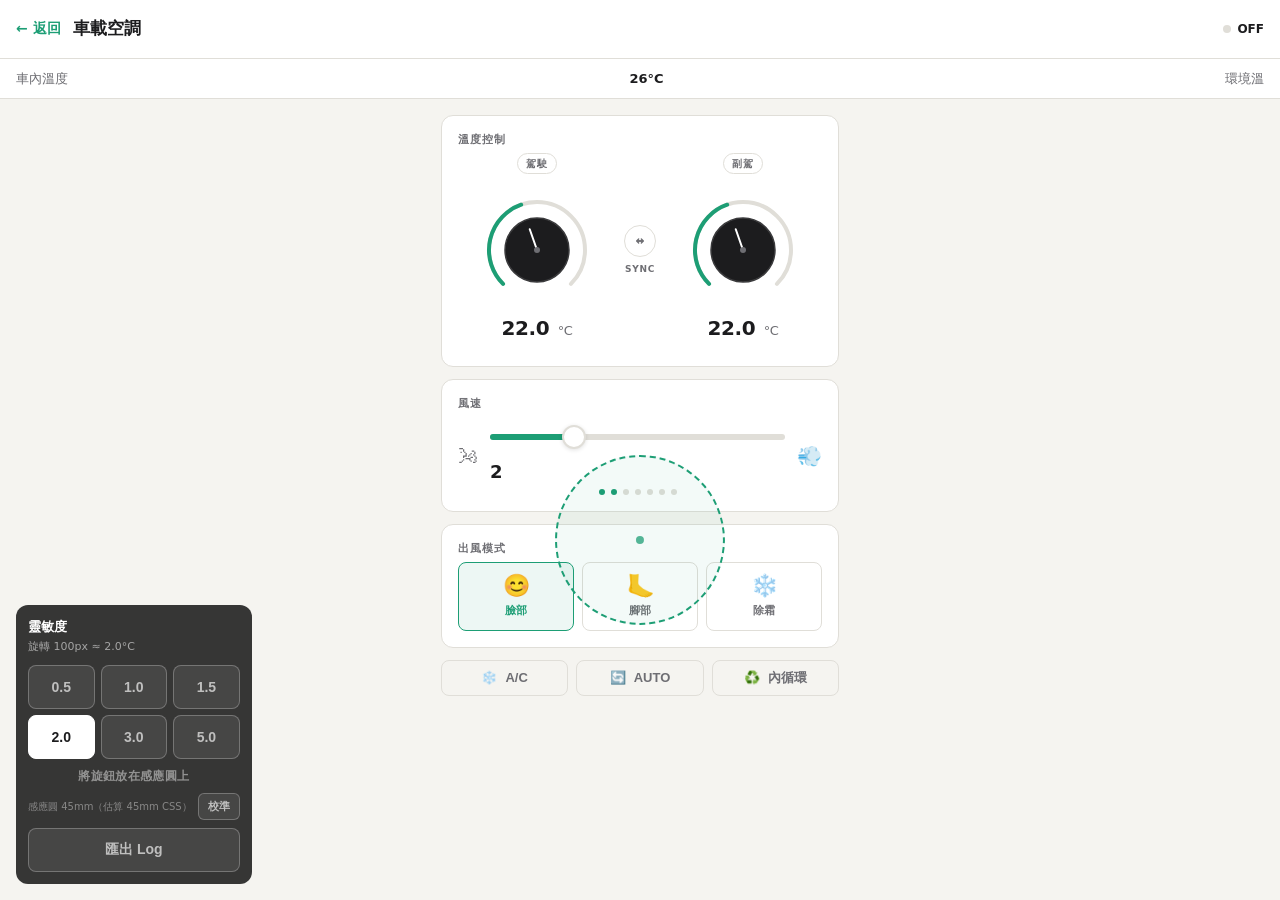
==== commit cad56add: "fix: 移除長按拖動衝突，校準模式改為位置+大小調整" ====
--- a/scenes/ac.html
+++ b/scenes/ac.html
@@ -8,228 +8,185 @@
   <style>
     body { min-height: 100dvh; touch-action: none; }
 
-
     /* ── Ambient temp display ── */
     .ambient-bar {
-      display: flex;
-      align-items: center;
-      justify-content: space-between;
+      display: flex; align-items: center; justify-content: space-between;
       padding: 10px 16px;
-      background: var(--surface);
-      border-bottom: 1px solid var(--border);
-      font-size: 13px;
-      color: var(--text-2);
+      background: var(--surface); border-bottom: 1px solid var(--border);
+      font-size: 13px; color: var(--text-2);
     }
     .ambient-bar strong { color: var(--text); font-weight: 700; }
 
     /* ── Dual knob row ── */
-    .dual-knobs {
-      display: grid;
-      grid-template-columns: 1fr auto 1fr;
-      gap: 0;
-      align-items: center;
-    }
-
-    .zone-knob {
-      display: flex;
-      flex-direction: column;
-      align-items: center;
-    }
-
+    .dual-knobs { display: grid; grid-template-columns: 1fr auto 1fr; gap: 0; align-items: center; }
+    .zone-knob  { display: flex; flex-direction: column; align-items: center; }
     .zone-badge {
-      font-size: 10px;
-      font-weight: 700;
-      letter-spacing: 0.1em;
-      text-transform: uppercase;
-      color: var(--text-2);
-      padding: 2px 8px;
-      border: 1px solid var(--border);
-      border-radius: 20px;
-      margin-bottom: 4px;
-    }
-
-    /* ── Sync button center ── */
-    .sync-col {
-      display: flex;
-      flex-direction: column;
-      align-items: center;
-      gap: 6px;
-      padding: 0 8px;
-    }
-
+      font-size: 10px; font-weight: 700; letter-spacing: 0.1em; text-transform: uppercase;
+      color: var(--text-2); padding: 2px 8px; border: 1px solid var(--border);
+      border-radius: 20px; margin-bottom: 4px;
+    }
+
+    /* ── Sync button ── */
+    .sync-col  { display: flex; flex-direction: column; align-items: center; gap: 6px; padding: 0 8px; }
     .sync-icon {
-      width: 32px;
-      height: 32px;
-      border-radius: 50%;
-      border: 1.5px solid var(--border);
-      display: flex;
-      align-items: center;
-      justify-content: center;
-      cursor: pointer;
-      touch-action: manipulation;
-      transition: all 0.15s;
-      background: var(--surface);
-    }
-    .sync-icon.active {
-      background: var(--accent);
-      border-color: var(--accent);
-    }
-    .sync-icon svg { width: 16px; height: 16px; }
+      width: 32px; height: 32px; border-radius: 50%; border: 1.5px solid var(--border);
+      display: flex; align-items: center; justify-content: center;
+      cursor: pointer; touch-action: manipulation; transition: all 0.15s; background: var(--surface);
+    }
+    .sync-icon.active { background: var(--accent); border-color: var(--accent); }
+    .sync-icon svg    { width: 16px; height: 16px; }
     .sync-icon.active svg path { stroke: #fff; }
-    .sync-label {
-      font-size: 9px;
-      font-weight: 700;
-      letter-spacing: 0.08em;
-      text-transform: uppercase;
-      color: var(--text-2);
-    }
+    .sync-label { font-size: 9px; font-weight: 700; letter-spacing: 0.08em; text-transform: uppercase; color: var(--text-2); }
 
     /* ── Fan speed ── */
-    .fan-row {
-      display: flex;
-      align-items: center;
-      gap: 12px;
-    }
+    .fan-row { display: flex; align-items: center; gap: 12px; }
     .fan-icon { font-size: 20px; color: var(--text-2); }
     .fan-slider-wrap { flex: 1; }
-
-    /* ── Fan speed dots ── */
-    .fan-dots {
-      display: flex;
-      gap: 6px;
-      justify-content: center;
-      margin-top: 4px;
-    }
-    .fan-dot {
-      width: 6px;
-      height: 6px;
-      border-radius: 50%;
-      background: var(--border);
-      transition: background 0.15s;
-    }
+    .fan-dots { display: flex; gap: 6px; justify-content: center; margin-top: 4px; }
+    .fan-dot  { width: 6px; height: 6px; border-radius: 50%; background: var(--border); transition: background 0.15s; }
     .fan-dot.active { background: var(--accent); }
 
     /* ── Mode buttons ── */
-    .mode-grid {
-      display: grid;
-      grid-template-columns: repeat(3, 1fr);
-      gap: 8px;
-    }
+    .mode-grid { display: grid; grid-template-columns: repeat(3, 1fr); gap: 8px; }
     .mode-btn {
-      display: flex;
-      flex-direction: column;
-      align-items: center;
-      gap: 6px;
-      padding: 12px 8px;
-      border: 1px solid var(--border);
-      border-radius: var(--radius-btn);
-      background: var(--surface);
-      cursor: pointer;
-      touch-action: manipulation;
-      transition: all 0.15s;
-      font-size: 11px;
-      font-weight: 600;
-      color: var(--text-2);
+      display: flex; flex-direction: column; align-items: center; gap: 6px;
+      padding: 12px 8px; border: 1px solid var(--border); border-radius: var(--radius-btn);
+      background: var(--surface); cursor: pointer; touch-action: manipulation;
+      transition: all 0.15s; font-size: 11px; font-weight: 600; color: var(--text-2);
     }
     .mode-btn .mode-ico { font-size: 22px; line-height: 1; }
-    .mode-btn.active {
-      border-color: var(--accent);
-      background: rgba(29,158,117,0.08);
-      color: var(--accent);
-    }
+    .mode-btn.active { border-color: var(--accent); background: rgba(29,158,117,0.08); color: var(--accent); }
 
     /* ── Bottom toggles ── */
-    .bottom-row {
-      display: flex;
-      gap: 8px;
-    }
+    .bottom-row { display: flex; gap: 8px; }
     .bottom-row .toggle-btn { flex: 1; justify-content: center; }
 
-    /* ── AC status indicator ── */
-    .ac-status {
-      display: flex;
-      align-items: center;
-      gap: 6px;
-      font-size: 12px;
-      font-weight: 600;
-    }
-
+    /* ── AC status ── */
+    .ac-status { display: flex; align-items: center; gap: 6px; font-size: 12px; font-weight: 600; }
 
     /* ── Target selection highlight ── */
-    .zone-knob.target-selected {
-      outline: 2px solid #1D9E75;
-      border-radius: 12px;
-      padding: 6px;
-    }
-    .card.target-selected {
-      outline: 2px solid #1D9E75;
-    }
+    .zone-knob.target-selected { outline: 2px solid #1D9E75; border-radius: 12px; padding: 6px; }
+    .card.target-selected { outline: 2px solid #1D9E75; }
 
     /* ── Sensitivity panel ── */
     #sensitivity-panel {
+      position: fixed; bottom: 16px; left: 16px;
+      background: rgba(0,0,0,0.78); color: #fff;
+      padding: 12px; border-radius: 12px;
+      z-index: 10000; pointer-events: auto; user-select: none; min-width: 180px;
+    }
+    .sens-title    { font-size: 13px; font-weight: 700; color: #fff; margin-bottom: 2px; }
+    .sens-subtitle { font-size: 11px; color: rgba(255,255,255,0.55); margin-bottom: 10px; }
+    .sens-grid     { display: grid; grid-template-columns: repeat(3, 1fr); gap: 6px; margin-bottom: 8px; }
+    .sens-btn {
+      min-height: 44px; border: 1.5px solid rgba(255,255,255,0.25); border-radius: 8px;
+      background: rgba(255,255,255,0.08); color: rgba(255,255,255,0.65);
+      font-size: 14px; font-weight: 600; cursor: pointer; touch-action: manipulation;
+      transition: background 0.1s, color 0.1s, border-color 0.1s;
+    }
+    .sens-btn.active { background: #fff; color: #1C1C1E; border-color: #fff; }
+
+    /* ── Zone status ── */
+    #zone-status {
+      font-size: 12px; color: rgba(255,255,255,0.45); text-align: center;
+      margin-top: 4px; font-weight: 600; min-height: 16px; letter-spacing: 0.03em;
+    }
+    #zone-status.active { color: #1D9E75; }
+
+    /* ── Circle size info row ── */
+    #circle-size-row {
+      display: flex; align-items: center; justify-content: space-between;
+      margin-top: 8px; gap: 6px;
+    }
+    #circle-size-info { font-size: 10px; color: rgba(255,255,255,0.40); flex: 1; line-height: 1.3; }
+    #circle-size-info.calibrated { color: #1D9E75; }
+    #calib-open-btn { font-size: 11px; font-weight: 600; padding: 5px 9px; min-height: 0; border-radius: 6px; white-space: nowrap; }
+
+    /* ── Sensing circle — pointer-events: none so it NEVER intercepts touches ── */
+    #sensing-circle {
       position: fixed;
-      bottom: 16px;
-      left: 16px;
-      background: rgba(0, 0, 0, 0.78);
-      color: #fff;
-      padding: 12px;
-      border-radius: 12px;
-      z-index: 10000;
-      pointer-events: auto;
+      border-radius: 50%;
+      border: 2px dashed #1D9E75;
+      background: rgba(29,158,117,0.05);
+      z-index: 9000;
+      pointer-events: none;    /* ← key: completely transparent to all input */
       user-select: none;
-      min-width: 180px;
-    }
-
-    .sens-title {
-      font-size: 13px;
-      font-weight: 700;
-      color: #fff;
-      margin-bottom: 2px;
-    }
-
-    .sens-subtitle {
-      font-size: 11px;
-      color: rgba(255,255,255,0.55);
-      margin-bottom: 10px;
-    }
-
-    .sens-grid {
-      display: grid;
-      grid-template-columns: repeat(3, 1fr);
-      gap: 6px;
-      margin-bottom: 8px;
-    }
-
-    .sens-btn {
-      min-height: 44px;
-      border: 1.5px solid rgba(255,255,255,0.25);
-      border-radius: 8px;
-      background: rgba(255,255,255,0.08);
-      color: rgba(255,255,255,0.65);
-      font-size: 14px;
-      font-weight: 600;
-      cursor: pointer;
+      box-sizing: border-box;
+      display: flex; align-items: center; justify-content: center;
+      transform: translate(-50%, -50%);
+    }
+    #sensing-dot { width: 8px; height: 8px; border-radius: 50%; background: #1D9E75; opacity: 0.75; }
+
+    /* ── Calibration overlay ── */
+    #calibration-overlay {
+      position: fixed; inset: 0;
+      background: rgba(0,0,0,0.78);
+      z-index: 20000;
+      display: none;
+      touch-action: none;
+    }
+    #calibration-overlay.visible { display: block; }
+
+    /* Calibration circle — absolutely positioned, draggable */
+    #calib-circle {
+      position: absolute;
+      transform: translate(-50%, -50%);
+      border-radius: 50%;
+      border: 2px dashed #1D9E75;
+      background: rgba(29,158,117,0.10);
+      display: flex; align-items: center; justify-content: center;
+      cursor: grab; touch-action: none;
+      box-sizing: border-box;
+    }
+    #calib-circle.dragging { cursor: grabbing; background: rgba(29,158,117,0.20); border-color: #22d39a; }
+    #calib-circle-dot { width: 8px; height: 8px; border-radius: 50%; background: #1D9E75; opacity: 0.75; pointer-events: none; }
+
+    /* Control panel anchored to bottom */
+    #calib-panel {
+      position: absolute; bottom: 24px; left: 50%; transform: translateX(-50%);
+      background: rgba(0,0,0,0.88); border-radius: 16px;
+      padding: 16px 20px; min-width: 260px;
+      display: flex; flex-direction: column; align-items: center; gap: 12px;
       touch-action: manipulation;
-      transition: background 0.1s, color 0.1s, border-color 0.1s;
-    }
-
-    .sens-btn.active {
-      background: #fff;
-      color: #1C1C1E;
-      border-color: #fff;
-    }
-
-    /* ── Zone status display ── */
-    #zone-status {
-      font-size: 12px;
-      color: rgba(255,255,255,0.55);
-      text-align: center;
-      margin-top: 4px;
-      font-weight: 600;
-      min-height: 16px;
-      letter-spacing: 0.03em;
-    }
-    #zone-status.active { color: #1D9E75; }
+    }
+    #calib-title       { font-size: 14px; font-weight: 700; color: #fff; }
+    #calib-instructions { font-size: 12px; color: rgba(255,255,255,0.55); text-align: center; line-height: 1.5; }
+
+    /* Direction pad */
+    #calib-dir-grid {
+      display: grid; grid-template-columns: repeat(3, 44px); grid-template-rows: repeat(3, 44px); gap: 4px;
+    }
+    .calib-dir-btn {
+      width: 44px; height: 44px; border-radius: 8px;
+      border: 1.5px solid rgba(255,255,255,0.22); background: rgba(255,255,255,0.08);
+      color: #fff; font-size: 18px; cursor: pointer; touch-action: manipulation;
+      display: flex; align-items: center; justify-content: center; user-select: none;
+    }
+    .calib-dir-btn:active { background: rgba(255,255,255,0.18); }
+    #calib-dir-center { display: flex; align-items: center; justify-content: center; }
+
+    /* Size controls */
+    #calib-size-row { display: flex; align-items: center; gap: 16px; }
+    .calib-adj-btn {
+      width: 48px; height: 48px; border-radius: 50%;
+      border: 1.5px solid rgba(255,255,255,0.25); background: rgba(255,255,255,0.08);
+      color: #fff; font-size: 26px; cursor: pointer; touch-action: manipulation;
+      display: flex; align-items: center; justify-content: center; user-select: none;
+    }
+    .calib-adj-btn:active { background: rgba(255,255,255,0.2); }
+    #calib-size-display { color: rgba(255,255,255,0.55); font-size: 12px; min-width: 80px; text-align: center; line-height: 1.4; }
+
+    /* Confirm / Cancel */
+    #calib-action-row { display: flex; align-items: center; gap: 12px; }
+    #calib-confirm {
+      background: #1D9E75; color: #fff; border: none;
+      border-radius: 10px; padding: 11px 28px;
+      font-size: 14px; font-weight: 700; cursor: pointer; touch-action: manipulation;
+    }
+    #calib-cancel {
+      background: transparent; color: rgba(255,255,255,0.4); border: none;
+      font-size: 13px; cursor: pointer; touch-action: manipulation; padding: 8px 12px;
+    }
   </style>
 </head>
 <body>
@@ -242,7 +199,6 @@
     </div>
   </header>
 
-  <!-- Ambient temperature bar -->
   <div class="ambient-bar">
     <span>車內溫度</span>
     <strong id="ambientTemp">26°C</strong>
@@ -251,30 +207,22 @@
 
   <div class="scene-body">
 
-    <!-- Dual zone temperature knobs -->
     <div class="card">
       <div class="section-label">溫度控制</div>
       <div class="dual-knobs">
-        <!-- Driver -->
         <div class="zone-knob" id="zoneDriver">
           <div class="zone-badge">駕駛</div>
           <div id="knobDriver"></div>
         </div>
-
-        <!-- Sync button -->
         <div class="sync-col">
-          <div class="sync-icon" id="syncBtn" title="同步兩側溫度">
+          <div class="sync-icon" id="syncBtn">
             <svg viewBox="0 0 24 24" fill="none">
-              <path d="M8 12h8M14 9l3 3-3 3" stroke="#6E6E73" stroke-width="2"
-                    stroke-linecap="round" stroke-linejoin="round"/>
-              <path d="M16 12h-8M10 15l-3-3 3-3" stroke="#6E6E73" stroke-width="2"
-                    stroke-linecap="round" stroke-linejoin="round"/>
+              <path d="M8 12h8M14 9l3 3-3 3" stroke="#6E6E73" stroke-width="2" stroke-linecap="round" stroke-linejoin="round"/>
+              <path d="M16 12h-8M10 15l-3-3 3-3" stroke="#6E6E73" stroke-width="2" stroke-linecap="round" stroke-linejoin="round"/>
             </svg>
           </div>
           <div class="sync-label">SYNC</div>
         </div>
-
-        <!-- Passenger -->
         <div class="zone-knob" id="zonePassenger">
           <div class="zone-badge">副駕</div>
           <div id="knobPassenger"></div>
@@ -282,7 +230,6 @@
       </div>
     </div>
 
-    <!-- Fan speed -->
     <div class="card" id="cardFan">
       <div class="section-label">風速</div>
       <div class="fan-row">
@@ -295,41 +242,32 @@
       </div>
     </div>
 
-    <!-- Air mode -->
     <div class="card">
       <div class="section-label">出風模式</div>
       <div class="mode-grid">
-        <button class="mode-btn active" data-mode="face">
-          <span class="mode-ico">😊</span>臉部
-        </button>
-        <button class="mode-btn" data-mode="feet">
-          <span class="mode-ico">🦶</span>腳部
-        </button>
-        <button class="mode-btn" data-mode="defrost">
-          <span class="mode-ico">❄️</span>除霜
-        </button>
+        <button class="mode-btn active" data-mode="face"><span class="mode-ico">😊</span>臉部</button>
+        <button class="mode-btn" data-mode="feet"><span class="mode-ico">🦶</span>腳部</button>
+        <button class="mode-btn" data-mode="defrost"><span class="mode-ico">❄️</span>除霜</button>
       </div>
     </div>
 
-    <!-- Bottom controls -->
     <div class="bottom-row">
-      <button class="toggle-btn" id="acBtn">
-        <span>❄️</span> A/C
-      </button>
-      <button class="toggle-btn" id="autoBtn">
-        <span>🔄</span> AUTO
-      </button>
-      <button class="toggle-btn" id="recirc">
-        <span>♻️</span> 內循環
-      </button>
+      <button class="toggle-btn" id="acBtn"><span>❄️</span> A/C</button>
+      <button class="toggle-btn" id="autoBtn"><span>🔄</span> AUTO</button>
+      <button class="toggle-btn" id="recirc"><span>♻️</span> 內循環</button>
     </div>
 
+  </div>
+
+  <!-- Sensing circle: pointer-events none, purely visual -->
+  <div id="sensing-circle">
+    <div id="sensing-dot"></div>
   </div>
 
   <!-- Sensitivity panel -->
   <div id="sensitivity-panel">
     <div class="sens-title">靈敏度</div>
-    <div class="sens-subtitle" id="sens-subtitle">滑動 100px ≈ --°C</div>
+    <div class="sens-subtitle" id="sens-subtitle">旋轉 100px ≈ --°C</div>
     <div class="sens-grid">
       <button class="sens-btn" data-val="0.5">0.5</button>
       <button class="sens-btn" data-val="1.0">1.0</button>
@@ -338,8 +276,49 @@
       <button class="sens-btn" data-val="3.0">3.0</button>
       <button class="sens-btn" data-val="5.0">5.0</button>
     </div>
-    <div id="zone-status">—</div>
+    <div id="zone-status">將旋鈕放在感應圓上</div>
+    <div id="circle-size-row">
+      <div id="circle-size-info">感應圓 45mm（估算）</div>
+      <button class="sens-btn" id="calib-open-btn">校準</button>
+    </div>
     <button id="export-log-btn" class="sens-btn" style="width:100%;margin-top:8px;">匯出 Log</button>
+  </div>
+
+  <!-- Calibration overlay -->
+  <div id="calibration-overlay">
+    <!-- Circle floats freely over the overlay -->
+    <div id="calib-circle"><div id="calib-circle-dot"></div></div>
+
+    <!-- Control panel at bottom -->
+    <div id="calib-panel">
+      <div id="calib-title">感應圓校準</div>
+      <div id="calib-instructions">拖動圓形對準旋鈕位置<br>調整大小直到吻合後確認</div>
+
+      <!-- Direction pad -->
+      <div id="calib-dir-grid">
+        <div></div>
+        <button class="calib-dir-btn" data-dx="0"   data-dy="-10">↑</button>
+        <div></div>
+        <button class="calib-dir-btn" data-dx="-10" data-dy="0">←</button>
+        <div id="calib-dir-center">✛</div>
+        <button class="calib-dir-btn" data-dx="10"  data-dy="0">→</button>
+        <div></div>
+        <button class="calib-dir-btn" data-dx="0"   data-dy="10">↓</button>
+        <div></div>
+      </div>
+
+      <!-- Size controls -->
+      <div id="calib-size-row">
+        <button class="calib-adj-btn" id="calib-minus">－</button>
+        <div id="calib-size-display">— px<br>—</div>
+        <button class="calib-adj-btn" id="calib-plus">＋</button>
+      </div>
+
+      <div id="calib-action-row">
+        <button id="calib-confirm">確認</button>
+        <button id="calib-cancel">取消</button>
+      </div>
+    </div>
   </div>
 
 
@@ -348,59 +327,107 @@
   <script src="../js/slider.js"></script>
   <script>
     // ── State ──────────────────────────────────────────────────────────────────
-    let syncMode = false;
-    let acOn = false;
-    let autoOn = false;
-    let recircOn = false;
+    let syncMode = false, acOn = false, autoOn = false, recircOn = false;
     let currentMode = 'face';
     const FAN_MAX = 7;
 
+    // ── Circle size: estimate & calibration ───────────────────────────────────
+    const TARGET_MM     = 45;
+    const CSS_PX_PER_MM = 96 / 25.4;
+
+    function estimateCirclePx() {
+      const dpr       = window.devicePixelRatio || 1;
+      const zoomRatio = window.screen.width / window.innerWidth;
+      return TARGET_MM * CSS_PX_PER_MM * dpr / zoomRatio;
+    }
+
+    let circleDiamPx;
+    let isCalibrated = false;
+
+    {
+      const s = localStorage.getItem('knobSizePx');
+      if (s) { circleDiamPx = parseFloat(s); isCalibrated = true; }
+      else    { circleDiamPx = estimateCirclePx(); }
+    }
+
+    // ── Circle position ────────────────────────────────────────────────────────
+    let cx, cy;
+    {
+      const sx = localStorage.getItem('knobPosX');
+      const sy = localStorage.getItem('knobPosY');
+      cx = sx ? parseFloat(sx) : window.innerWidth  * 0.5;
+      cy = sy ? parseFloat(sy) : window.innerHeight * 0.6;
+    }
+
+    // Ring detection bounds (proportional to calibrated diameter)
+    let RING_MIN_PX = 8  * circleDiamPx / TARGET_MM;
+    let RING_MAX_PX = 25 * circleDiamPx / TARGET_MM;
+
+    // ── Sensing circle DOM ─────────────────────────────────────────────────────
+    const circleEl = document.getElementById('sensing-circle');
+
+    function applyCircleSize(px) {
+      circleDiamPx = px;
+      RING_MIN_PX  = 8  * px / TARGET_MM;
+      RING_MAX_PX  = 25 * px / TARGET_MM;
+      circleEl.style.width  = px + 'px';
+      circleEl.style.height = px + 'px';
+      updateCircleSizeInfo();
+    }
+
+    function applyCirclePos(x, y) {
+      cx = x; cy = y;
+      circleEl.style.left = x + 'px';
+      circleEl.style.top  = y + 'px';
+    }
+
+    function updateCircleSizeInfo() {
+      const el = document.getElementById('circle-size-info');
+      const displayMm = (circleDiamPx / CSS_PX_PER_MM).toFixed(0);
+      if (isCalibrated) {
+        el.textContent = `感應圓 ${TARGET_MM}mm（已校準）`;
+        el.className = 'calibrated';
+      } else {
+        el.textContent = `感應圓 ${TARGET_MM}mm（估算 ${displayMm}mm CSS）`;
+        el.className = '';
+      }
+    }
+
+    // Apply initial size and position
+    applyCircleSize(circleDiamPx);
+    applyCirclePos(cx, cy);
+
     // ── Knobs ──────────────────────────────────────────────────────────────────
     const driverKnob = new TactKnob('#knobDriver', {
-      min: 16, max: 30, value: 22, step: 0.5,
-      label: '', unit: '°C',
+      min: 16, max: 30, value: 22, step: 0.5, label: '', unit: '°C',
       formatValue: v => v.toFixed(1),
-      onChange(val) {
-        if (syncMode) passengerKnob.setValue(val, true);
-        updateStatus();
-      }
-    });
-
+      onChange(val) { if (syncMode) passengerKnob.setValue(val, true); updateStatus(); }
+    });
     const passengerKnob = new TactKnob('#knobPassenger', {
-      min: 16, max: 30, value: 22, step: 0.5,
-      label: '', unit: '°C',
+      min: 16, max: 30, value: 22, step: 0.5, label: '', unit: '°C',
       formatValue: v => v.toFixed(1),
-      onChange(val) {
-        if (syncMode) driverKnob.setValue(val, true);
-        updateStatus();
-      }
+      onChange(val) { if (syncMode) driverKnob.setValue(val, true); updateStatus(); }
     });
 
     // ── Fan slider ─────────────────────────────────────────────────────────────
     const fanSlider = new TactSlider('#sliderFan', {
-      min: 0, max: FAN_MAX, value: 2, step: 1,
-      label: '',
+      min: 0, max: FAN_MAX, value: 2, step: 1, label: '',
       formatValue: v => v === 0 ? 'OFF' : `${Math.round(v)}`,
       onChange: updateFanDots
     });
-
-    // Build fan dots
     const fanDotsEl = document.getElementById('fanDots');
     for (let i = 1; i <= FAN_MAX; i++) {
       const d = document.createElement('div');
-      d.className = 'fan-dot';
-      d.dataset.step = i;
+      d.className = 'fan-dot'; d.dataset.step = i;
       fanDotsEl.appendChild(d);
     }
-
     function updateFanDots(val) {
-      fanDotsEl.querySelectorAll('.fan-dot').forEach(d => {
-        d.classList.toggle('active', parseInt(d.dataset.step) <= val);
-      });
+      fanDotsEl.querySelectorAll('.fan-dot').forEach(d =>
+        d.classList.toggle('active', parseInt(d.dataset.step) <= val));
     }
     updateFanDots(2);
 
-    // ── Sync button ────────────────────────────────────────────────────────────
+    // ── Sync ──────────────────────────────────────────────────────────────────
     document.getElementById('syncBtn').addEventListener('pointerdown', function(e) {
       e.preventDefault();
       syncMode = !syncMode;
@@ -413,178 +440,234 @@
       btn.addEventListener('pointerdown', function(e) {
         e.preventDefault();
         document.querySelectorAll('.mode-btn').forEach(b => b.classList.remove('active'));
-        this.classList.add('active');
-        currentMode = this.dataset.mode;
-        vibrate(8);
+        this.classList.add('active'); currentMode = this.dataset.mode; vibrate(8);
       });
     });
 
     // ── Toggle buttons ─────────────────────────────────────────────────────────
     document.getElementById('acBtn').addEventListener('pointerdown', function(e) {
-      e.preventDefault();
-      acOn = !acOn;
-      this.classList.toggle('active', acOn);
-      updateStatus();
-    });
-
+      e.preventDefault(); acOn = !acOn; this.classList.toggle('active', acOn); updateStatus();
+    });
     document.getElementById('autoBtn').addEventListener('pointerdown', function(e) {
-      e.preventDefault();
-      autoOn = !autoOn;
-      this.classList.toggle('active', autoOn);
-      vibrate(8);
-    });
-
+      e.preventDefault(); autoOn = !autoOn; this.classList.toggle('active', autoOn); vibrate(8);
+    });
     document.getElementById('recirc').addEventListener('pointerdown', function(e) {
-      e.preventDefault();
-      recircOn = !recircOn;
-      this.classList.toggle('active', recircOn);
-      vibrate(8);
-    });
-
-    // ── Status LED update ──────────────────────────────────────────────────────
+      e.preventDefault(); recircOn = !recircOn; this.classList.toggle('active', recircOn); vibrate(8);
+    });
+
+    // ── Status LED ────────────────────────────────────────────────────────────
     function updateStatus() {
       const led  = document.getElementById('acLed');
       const text = document.getElementById('acStatusText');
-      if (acOn) {
-        led.className = 'led on';
-        text.textContent = `A/C ${driverKnob.value.toFixed(1)}°`;
-      } else {
-        led.className = 'led';
-        text.textContent = 'OFF';
-      }
+      if (acOn) { led.className = 'led on'; text.textContent = `A/C ${driverKnob.value.toFixed(1)}°`; }
+      else       { led.className = 'led';    text.textContent = 'OFF'; }
     }
 
     // ── Active target selection ───────────────────────────────────────────────
     const zoneStatus = document.getElementById('zone-status');
-    let activeTarget = null; // 'driver' | 'passenger' | 'fan'
+    let activeTarget = null;
 
     function updateZoneStatusPanel() {
-      if (activeTarget === null) {
-        zoneStatus.className   = '';
-        zoneStatus.textContent = '請點選要控制的項目';
-      } else if (activeTarget === 'driver') {
-        zoneStatus.className   = 'active';
-        zoneStatus.textContent = `● 駕駛  ${driverKnob.value.toFixed(1)}°C`;
-      } else if (activeTarget === 'passenger') {
-        zoneStatus.className   = 'active';
-        zoneStatus.textContent = `● 副駕  ${passengerKnob.value.toFixed(1)}°C`;
-      } else if (activeTarget === 'fan') {
-        zoneStatus.className   = 'active';
-        zoneStatus.textContent = `● 風速  ${fanSlider.value} / ${FAN_MAX}`;
+      if (!gesture.active || activeTarget === null) {
+        zoneStatus.className = ''; zoneStatus.textContent = '將旋鈕放在感應圓上'; return;
       }
+      zoneStatus.className = 'active';
+      if      (activeTarget === 'driver')    zoneStatus.textContent = `● 駕駛  ${driverKnob.value.toFixed(1)}°C`;
+      else if (activeTarget === 'passenger') zoneStatus.textContent = `● 副駕  ${passengerKnob.value.toFixed(1)}°C`;
+      else if (activeTarget === 'fan')       zoneStatus.textContent = `● 風速  ${fanSlider.value} / ${FAN_MAX}`;
     }
 
     function setActiveTarget(target) {
+      if (target !== activeTarget) {
+        gesture.accValue    = target === 'driver'    ? driverKnob.value
+                            : target === 'passenger' ? passengerKnob.value : 0;
+        gesture.fanAccValue = target === 'fan' ? fanSlider.value : 0;
+      }
       activeTarget = target;
       document.getElementById('zoneDriver').classList.toggle('target-selected',    target === 'driver');
       document.getElementById('zonePassenger').classList.toggle('target-selected', target === 'passenger');
       document.getElementById('cardFan').classList.toggle('target-selected',       target === 'fan');
-      updateZoneStatusPanel();
-      vibrate(8);
+      updateZoneStatusPanel(); vibrate(8);
     }
 
     document.getElementById('zoneDriver').addEventListener('pointerdown',    () => setActiveTarget('driver'));
     document.getElementById('zonePassenger').addEventListener('pointerdown', () => setActiveTarget('passenger'));
     document.getElementById('cardFan').addEventListener('pointerdown',       () => setActiveTarget('fan'));
 
-    updateZoneStatusPanel();
+    // ── Calibration overlay ───────────────────────────────────────────────────
+    const calibOverlay  = document.getElementById('calibration-overlay');
+    const calibCircleEl = document.getElementById('calib-circle');
+    const calibSizeDisp = document.getElementById('calib-size-display');
+
+    let calibCurrentPx = circleDiamPx;
+    let calibCurrentX  = cx;
+    let calibCurrentY  = cy;
+    let calibAdjTimer  = null;
+
+    function updateCalibDisplay() {
+      const mm = (calibCurrentPx / CSS_PX_PER_MM).toFixed(1);
+      calibSizeDisp.innerHTML = `${Math.round(calibCurrentPx)} px<br>${mm} mm CSS`;
+      calibCircleEl.style.width  = calibCurrentPx + 'px';
+      calibCircleEl.style.height = calibCurrentPx + 'px';
+    }
+
+    function stopAdj() { clearInterval(calibAdjTimer); calibAdjTimer = null; }
+
+    // Size adjust buttons
+    function adjustCalibSize(delta) {
+      calibCurrentPx = Math.max(40, Math.min(600, calibCurrentPx + delta));
+      updateCalibDisplay();
+    }
+    document.getElementById('calib-minus').addEventListener('pointerdown', e => {
+      e.stopPropagation(); adjustCalibSize(-2);
+      calibAdjTimer = setInterval(() => adjustCalibSize(-2), 80);
+    });
+    document.getElementById('calib-plus').addEventListener('pointerdown', e => {
+      e.stopPropagation(); adjustCalibSize(+2);
+      calibAdjTimer = setInterval(() => adjustCalibSize(+2), 80);
+    });
+
+    // Direction buttons (move circle 10px, hold-to-repeat)
+    function moveCalibPos(dx, dy) {
+      calibCurrentX = Math.max(0, Math.min(window.innerWidth,  calibCurrentX + dx));
+      calibCurrentY = Math.max(0, Math.min(window.innerHeight, calibCurrentY + dy));
+      calibCircleEl.style.left = calibCurrentX + 'px';
+      calibCircleEl.style.top  = calibCurrentY + 'px';
+    }
+    document.querySelectorAll('.calib-dir-btn').forEach(btn => {
+      const dx = +btn.dataset.dx, dy = +btn.dataset.dy;
+      btn.addEventListener('pointerdown', e => {
+        e.stopPropagation(); moveCalibPos(dx, dy);
+        calibAdjTimer = setInterval(() => moveCalibPos(dx, dy), 100);
+      });
+    });
+
+    // Stop all repeating adjustments on pointerup anywhere in overlay
+    calibOverlay.addEventListener('pointerup',     stopAdj);
+    calibOverlay.addEventListener('pointercancel', stopAdj);
+
+    // Calibration circle drag
+    let calibDragPid = null, calibDragStartX = 0, calibDragStartY = 0;
+    let calibDragOrigX = 0, calibDragOrigY = 0;
+
+    calibCircleEl.addEventListener('pointerdown', e => {
+      e.stopPropagation();
+      calibDragPid    = e.pointerId;
+      calibDragStartX = e.clientX; calibDragStartY = e.clientY;
+      calibDragOrigX  = calibCurrentX; calibDragOrigY = calibCurrentY;
+      calibCircleEl.setPointerCapture(calibDragPid);
+      calibCircleEl.classList.add('dragging');
+    });
+    calibCircleEl.addEventListener('pointermove', e => {
+      if (e.pointerId !== calibDragPid) return;
+      e.stopPropagation();
+      calibCurrentX = Math.max(0, Math.min(window.innerWidth,  calibDragOrigX + e.clientX - calibDragStartX));
+      calibCurrentY = Math.max(0, Math.min(window.innerHeight, calibDragOrigY + e.clientY - calibDragStartY));
+      calibCircleEl.style.left = calibCurrentX + 'px';
+      calibCircleEl.style.top  = calibCurrentY + 'px';
+    });
+    calibCircleEl.addEventListener('pointerup', e => {
+      if (e.pointerId !== calibDragPid) return;
+      e.stopPropagation(); calibDragPid = null;
+      calibCircleEl.classList.remove('dragging');
+    });
+    calibCircleEl.addEventListener('pointercancel', e => {
+      calibDragPid = null; calibCircleEl.classList.remove('dragging');
+    });
+
+    // Open calibration
+    document.getElementById('calib-open-btn').addEventListener('pointerdown', e => {
+      e.stopPropagation();
+      calibCurrentPx = circleDiamPx;
+      calibCurrentX  = cx; calibCurrentY = cy;
+      calibCircleEl.style.left = calibCurrentX + 'px';
+      calibCircleEl.style.top  = calibCurrentY + 'px';
+      updateCalibDisplay();
+      calibOverlay.classList.add('visible');
+    });
+
+    // Confirm: save size + position
+    document.getElementById('calib-confirm').addEventListener('pointerdown', e => {
+      e.stopPropagation(); stopAdj();
+      isCalibrated = true;
+      localStorage.setItem('knobSizePx', calibCurrentPx.toFixed(2));
+      localStorage.setItem('knobPosX',   calibCurrentX.toFixed(2));
+      localStorage.setItem('knobPosY',   calibCurrentY.toFixed(2));
+      applyCircleSize(calibCurrentPx);
+      applyCirclePos(calibCurrentX, calibCurrentY);
+      calibOverlay.classList.remove('visible');
+    });
+
+    // Cancel
+    document.getElementById('calib-cancel').addEventListener('pointerdown', e => {
+      e.stopPropagation(); stopAdj();
+      calibOverlay.classList.remove('visible');
+    });
+
+    // Block underlying gesture events while overlay is open
+    calibOverlay.addEventListener('touchstart', e => e.stopPropagation(), { passive: false });
+    calibOverlay.addEventListener('mousedown',  e => e.stopPropagation());
 
     // ── Gesture log ───────────────────────────────────────────────────────────
     let SENSITIVITY = 2.0;
-
     window.gestureLog = [];
     const LOG_MAX = 500;
-
     function logPush(entry) {
       window.gestureLog.push(entry);
       if (window.gestureLog.length > LOG_MAX) window.gestureLog.shift();
     }
 
     // ── Gesture tracking ──────────────────────────────────────────────────────
-    const INIT_POINTS = 8;
-
-    let gesture = {
-      active: false, pointerId: null,
-      phase: 'collecting', initPoints: [],
-      lastX: 0, lastY: 0, cx: 0, cy: 0,
-      accValue: 0, fanAccValue: 0, startT: 0,
-    };
+    let gesture = { active: false, pointerId: null, lastX: 0, lastY: 0, accValue: 0, fanAccValue: 0, startT: 0 };
 
     function gestureStart(x, y, pid) {
       if (gesture.active) return;
+      if (calibOverlay.classList.contains('visible')) return;
+      const dx = x - cx, dy = y - cy;
+      const dist = Math.sqrt(dx * dx + dy * dy);
+      if (dist < RING_MIN_PX || dist > RING_MAX_PX) return;
+
       gesture = {
-        active: true, pointerId: pid,
-        phase: 'collecting', initPoints: [],
-        lastX: x, lastY: y, cx: 0, cy: 0,
-        accValue: 0, fanAccValue: 0, startT: performance.now(),
+        active: true, pointerId: pid, lastX: x, lastY: y,
+        accValue:    activeTarget === 'driver'    ? driverKnob.value
+                   : activeTarget === 'passenger' ? passengerKnob.value : gesture.accValue,
+        fanAccValue: activeTarget === 'fan' ? fanSlider.value : gesture.fanAccValue,
+        startT: performance.now(),
       };
-      logPush({ event: 'start', t: 0, x, y, activeTarget });
+      updateZoneStatusPanel();
+      logPush({ event: 'start', t: 0, x, y, activeTarget, cx: +cx.toFixed(1), cy: +cy.toFixed(1) });
     }
 
     function gestureMove(x, y, pid) {
       if (!gesture.active || pid !== gesture.pointerId) return;
 
-      const vx2 = x - gesture.lastX;
-      const vy2 = y - gesture.lastY;
+      const vx2  = x - gesture.lastX;
+      const vy2  = y - gesture.lastY;
       const dist = Math.sqrt(vx2 * vx2 + vy2 * vy2);
-
-      // ── 收集階段 ─────────────────────────────────────────────────────────
-      if (gesture.phase === 'collecting') {
-        if (dist >= 1) {
-          gesture.initPoints.push({ x, y });
-          gesture.lastX = x;
-          gesture.lastY = y;
-          zoneStatus.className   = '';
-          zoneStatus.textContent = `校準中... (${gesture.initPoints.length}/${INIT_POINTS})`;
-          logPush({ phase: 'collecting', t: +(performance.now() - gesture.startT).toFixed(1), x: +x.toFixed(1), y: +y.toFixed(1) });
-        }
-        if (gesture.initPoints.length >= INIT_POINTS) {
-          let sumX = 0, sumY = 0;
-          for (const p of gesture.initPoints) { sumX += p.x; sumY += p.y; }
-          gesture.cx = sumX / gesture.initPoints.length;
-          gesture.cy = sumY / gesture.initPoints.length;
-          gesture.phase = 'tracking';
-          // 初始化各目標的累積器
-          if (activeTarget === 'driver')    gesture.accValue = driverKnob.value;
-          if (activeTarget === 'passenger') gesture.accValue = passengerKnob.value;
-          if (activeTarget === 'fan')       gesture.fanAccValue = fanSlider.value;
-          updateZoneStatusPanel();
-        }
-        return;
-      }
-
-      // ── 追蹤階段 ─────────────────────────────────────────────────────────
-      if (activeTarget === null) { gesture.lastX = x; gesture.lastY = y; return; }
-
-      gesture.lastX = x;
-      gesture.lastY = y;
-      if (dist < 1) return;
-
-      const vx1   = (x - vx2) - gesture.cx;
-      const vy1   = (y - vy2) - gesture.cy;
+      gesture.lastX = x; gesture.lastY = y;
+      if (dist < 1 || activeTarget === null) return;
+
+      const vx1   = (x - vx2) - cx;
+      const vy1   = (y - vy2) - cy;
       const cross = vx1 * vy2 - vy1 * vx2;
       const sign  = cross > 0 ? 1 : -1;
 
       if (activeTarget === 'driver' || activeTarget === 'passenger') {
-        const knob      = activeTarget === 'driver' ? driverKnob : passengerKnob;
-        const tempDelta = sign * dist * SENSITIVITY / 100;
-        gesture.accValue = clamp(gesture.accValue + tempDelta, knob.min, knob.max);
+        const knob = activeTarget === 'driver' ? driverKnob : passengerKnob;
+        gesture.accValue = clamp(gesture.accValue + sign * dist * SENSITIVITY / 100, knob.min, knob.max);
         knob.setValue(gesture.accValue);
         updateZoneStatusPanel();
         logPush({
           phase: 'tracking', activeTarget,
           t: +(performance.now() - gesture.startT).toFixed(1),
           x: +x.toFixed(1), y: +y.toFixed(1),
-          cx: +gesture.cx.toFixed(1), cy: +gesture.cy.toFixed(1),
+          cx: +cx.toFixed(1), cy: +cy.toFixed(1),
           dist: +dist.toFixed(2), cross: +cross.toFixed(2),
           tempDelta: +(sign * dist * SENSITIVITY / 100).toFixed(4),
           accValue: +gesture.accValue.toFixed(2),
         });
       } else if (activeTarget === 'fan') {
-        gesture.fanAccValue = clamp(
-          gesture.fanAccValue + sign * dist * SENSITIVITY / 100 * (7 / 14),
-          1, FAN_MAX
-        );
+        gesture.fanAccValue = clamp(gesture.fanAccValue + sign * dist * SENSITIVITY / 100 * (7 / 14), 1, FAN_MAX);
         fanSlider.setValue(Math.round(gesture.fanAccValue));
         updateZoneStatusPanel();
         logPush({
@@ -592,8 +675,7 @@
           t: +(performance.now() - gesture.startT).toFixed(1),
           x: +x.toFixed(1), y: +y.toFixed(1),
           dist: +dist.toFixed(2), cross: +cross.toFixed(2),
-          fanAccValue: +gesture.fanAccValue.toFixed(2),
-          fanValue: fanSlider.value,
+          fanAccValue: +gesture.fanAccValue.toFixed(2), fanValue: fanSlider.value,
         });
       }
     }
@@ -601,93 +683,86 @@
     function gestureEnd(pid) {
       if (!gesture.active || pid !== gesture.pointerId) return;
       logPush({ event: 'end', t: +(performance.now() - gesture.startT).toFixed(1), activeTarget, accValue: +gesture.accValue.toFixed(2) });
-      gesture.active = false;
+      gesture.active = false; gesture.lastX = 0; gesture.lastY = 0;
       updateZoneStatusPanel();
     }
 
-    // Pointer events — touch & stylus only (skip mouse to avoid double-fire on desktop)
+    // Pointer events — touch & stylus
     document.addEventListener('pointerdown',   e => { if (e.pointerType !== 'mouse') gestureStart(e.clientX, e.clientY, e.pointerId); });
     document.addEventListener('pointermove',   e => { if (e.pointerType !== 'mouse') gestureMove (e.clientX, e.clientY, e.pointerId); });
     document.addEventListener('pointerup',     e => { if (e.pointerType !== 'mouse') gestureEnd  (e.pointerId); });
     document.addEventListener('pointercancel', e => { if (e.pointerType !== 'mouse') gestureEnd  (e.pointerId); });
 
-    // Mouse events — desktop testing (separate path to avoid double-fire)
+    // Mouse events — desktop testing
     document.addEventListener('mousedown', e => { if (e.button === 0) gestureStart(e.clientX, e.clientY, 'mouse'); });
     document.addEventListener('mousemove', e => {                      gestureMove (e.clientX, e.clientY, 'mouse'); });
     document.addEventListener('mouseup',   e => { if (e.button === 0) gestureEnd  ('mouse'); });
 
-    // Touch events — Surface / Android finger input
+    // Touch events — Surface / Android
     document.addEventListener('touchstart', e => {
       e.preventDefault();
-      const t = e.touches[0];
-      gestureStart(t.clientX, t.clientY, 'touch');
+      const t = e.touches[0]; gestureStart(t.clientX, t.clientY, 'touch');
     }, { passive: false });
-
     document.addEventListener('touchmove', e => {
       e.preventDefault();
-      const t = e.touches[0];
-      gestureMove(t.clientX, t.clientY, 'touch');
+      const t = e.touches[0]; gestureMove(t.clientX, t.clientY, 'touch');
     }, { passive: false });
-
     document.addEventListener('touchend',    e => gestureEnd('touch'));
     document.addEventListener('touchcancel', e => gestureEnd('touch'));
 
     // ── Sensitivity buttons ───────────────────────────────────────────────────
     function updateSensitivityUI() {
-      document.getElementById('sens-subtitle').textContent = `滑動 100px ≈ ${SENSITIVITY.toFixed(1)}°C`;
-      document.querySelectorAll('.sens-btn').forEach(btn => {
-        btn.classList.toggle('active', parseFloat(btn.dataset.val) === SENSITIVITY);
-      });
-    }
-
+      document.getElementById('sens-subtitle').textContent = `旋轉 100px ≈ ${SENSITIVITY.toFixed(1)}°C`;
+      document.querySelectorAll('.sens-btn').forEach(btn =>
+        btn.classList.toggle('active', parseFloat(btn.dataset.val) === SENSITIVITY));
+    }
     document.querySelectorAll('.sens-btn').forEach(btn => {
       btn.addEventListener('pointerdown', e => {
         e.stopPropagation();
-        SENSITIVITY = parseFloat(btn.dataset.val);
+        if (btn.dataset.val) SENSITIVITY = parseFloat(btn.dataset.val);
         updateSensitivityUI();
       });
     });
 
-    // ── Export log button ─────────────────────────────────────────────────────
+    // ── Export log ────────────────────────────────────────────────────────────
     document.getElementById('export-log-btn').addEventListener('pointerdown', e => {
       e.stopPropagation();
       const log = window.gestureLog;
-      const moves = log.filter(r => !r.event);
-      const starts = log.filter(r => r.event === 'start').length;
+      const moves    = log.filter(r => !r.event);
+      const starts   = log.filter(r => r.event === 'start').length;
       const posCount = moves.filter(r => r.cross > 0).length;
       const negCount = moves.filter(r => r.cross < 0).length;
-      const dists = moves.map(r => r.dist);
-      const avgDist = dists.length ? (dists.reduce((a, b) => a + b, 0) / dists.length).toFixed(2) : 0;
-      const temps = moves.map(r => r.accValue);
-      const tempMin = temps.length ? Math.min(...temps).toFixed(1) : '—';
-      const tempMax = temps.length ? Math.max(...temps).toFixed(1) : '—';
+      const dists    = moves.map(r => r.dist);
+      const avgDist  = dists.length ? (dists.reduce((a, b) => a + b, 0) / dists.length).toFixed(2) : 0;
+      const temps    = moves.map(r => r.accValue);
+      const tempMin  = temps.length ? Math.min(...temps).toFixed(1) : '—';
+      const tempMax  = temps.length ? Math.max(...temps).toFixed(1) : '—';
       console.log(
         `[TactKnob Log] 總筆數=${log.length}  操作次數=${starts}  平均dist=${avgDist}px` +
         `  cross正=${posCount} 負=${negCount}(${posCount+negCount ? ((posCount/(posCount+negCount))*100).toFixed(0) : 0}%順時針)` +
         `  溫度範圍=${tempMin}~${tempMax}°C`
       );
       const blob = new Blob([JSON.stringify(log, null, 2)], { type: 'application/json' });
-      const a = document.createElement('a');
-      a.href = URL.createObjectURL(blob);
-      a.download = 'tactknob-log.json';
-      a.click();
-      URL.revokeObjectURL(a.href);
+      const a = document.createElement('a'); a.href = URL.createObjectURL(blob);
+      a.download = 'tactknob-log.json'; a.click(); URL.revokeObjectURL(a.href);
     });
 
     // Prevent panel touches from triggering gesture tracking
     const panel = document.getElementById('sensitivity-panel');
-    panel.addEventListener('touchstart',  e => e.stopPropagation(), { passive: false });
-    panel.addEventListener('mousedown',   e => e.stopPropagation());
-
+    panel.addEventListener('touchstart', e => e.stopPropagation(), { passive: false });
+    panel.addEventListener('mousedown',  e => e.stopPropagation());
+
+    // ── Init ──────────────────────────────────────────────────────────────────
     updateSensitivityUI();
+    updateZoneStatusPanel();
+    updateCircleSizeInfo();
 
     // ── Simulate ambient temp drift ────────────────────────────────────────────
     let ambientBase = 26;
     setInterval(() => {
       ambientBase += (Math.random() - 0.5) * 0.2;
       ambientBase = Math.max(20, Math.min(35, ambientBase));
-      document.getElementById('ambientTemp').textContent =
-        ambientBase.toFixed(1) + '°C';
+      document.getElementById('ambientTemp').textContent = ambientBase.toFixed(1) + '°C';
     }, 3000);
   </script>
 </body>
